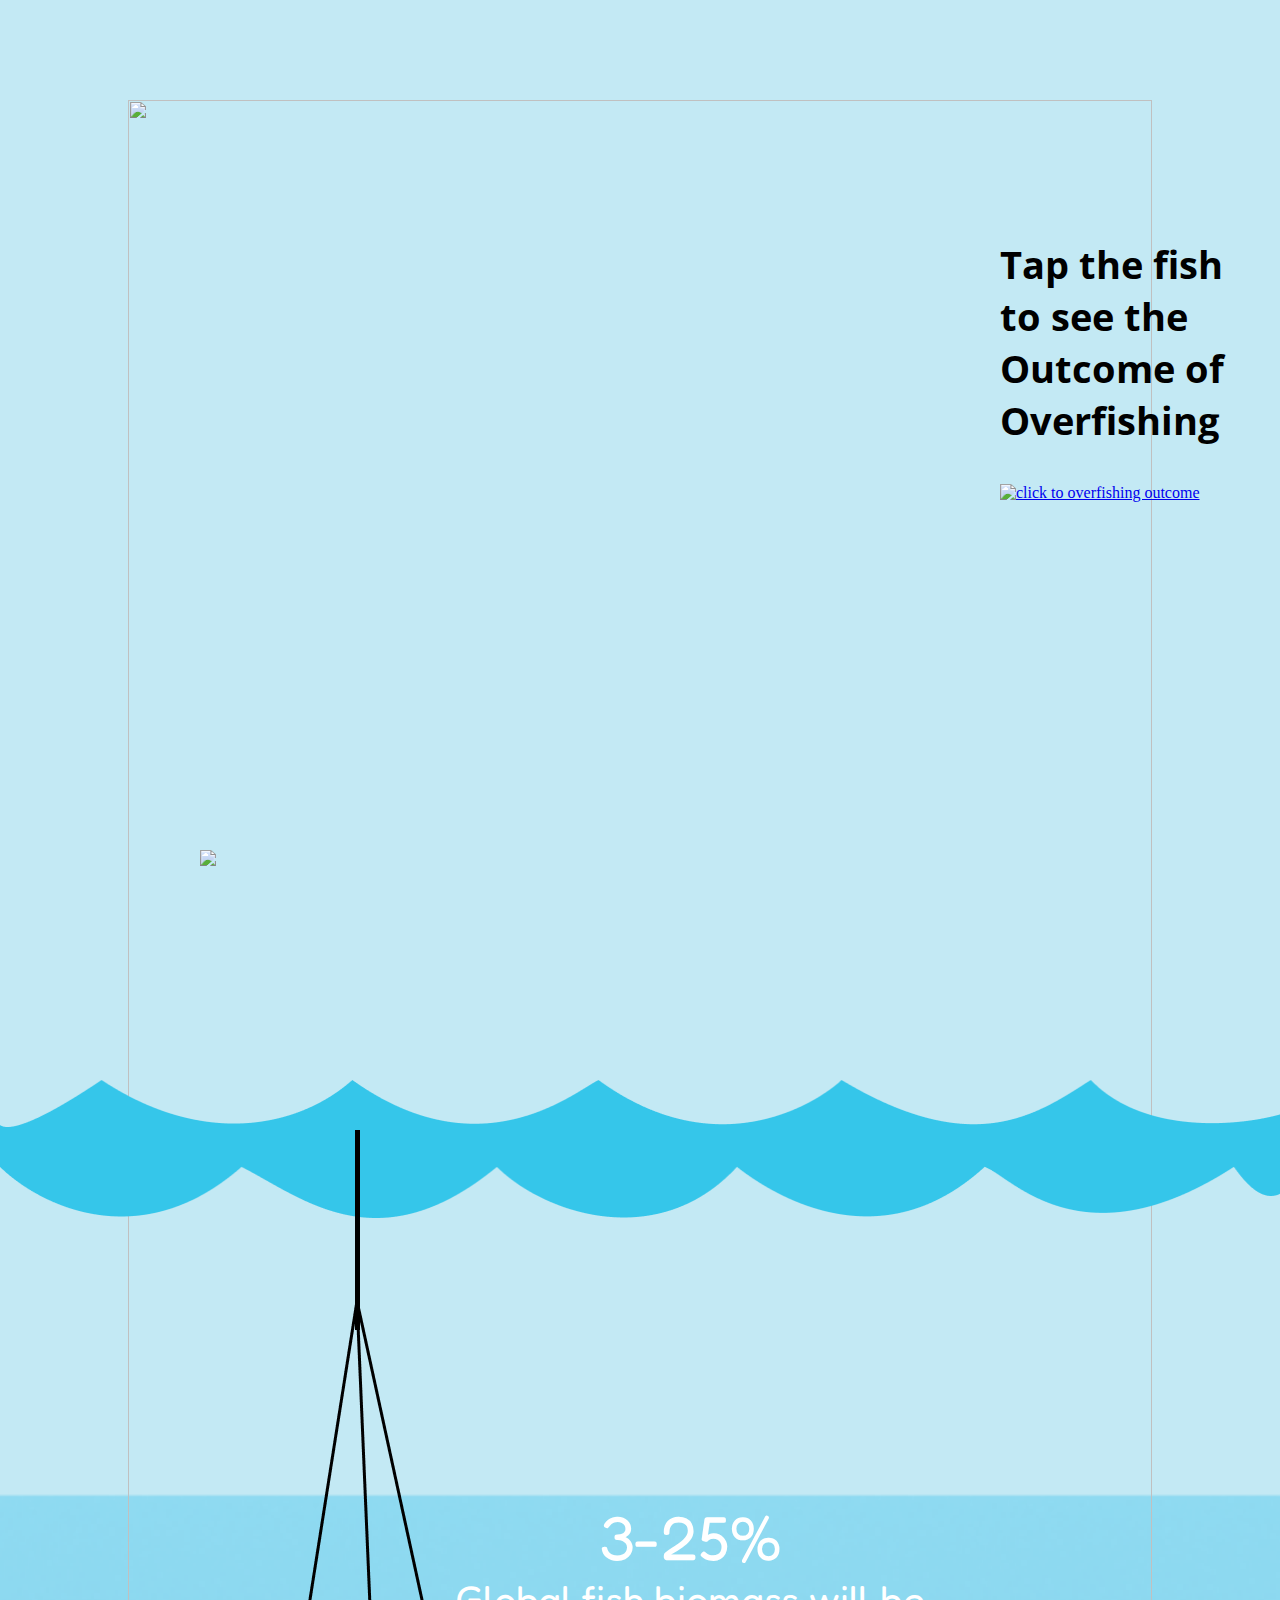
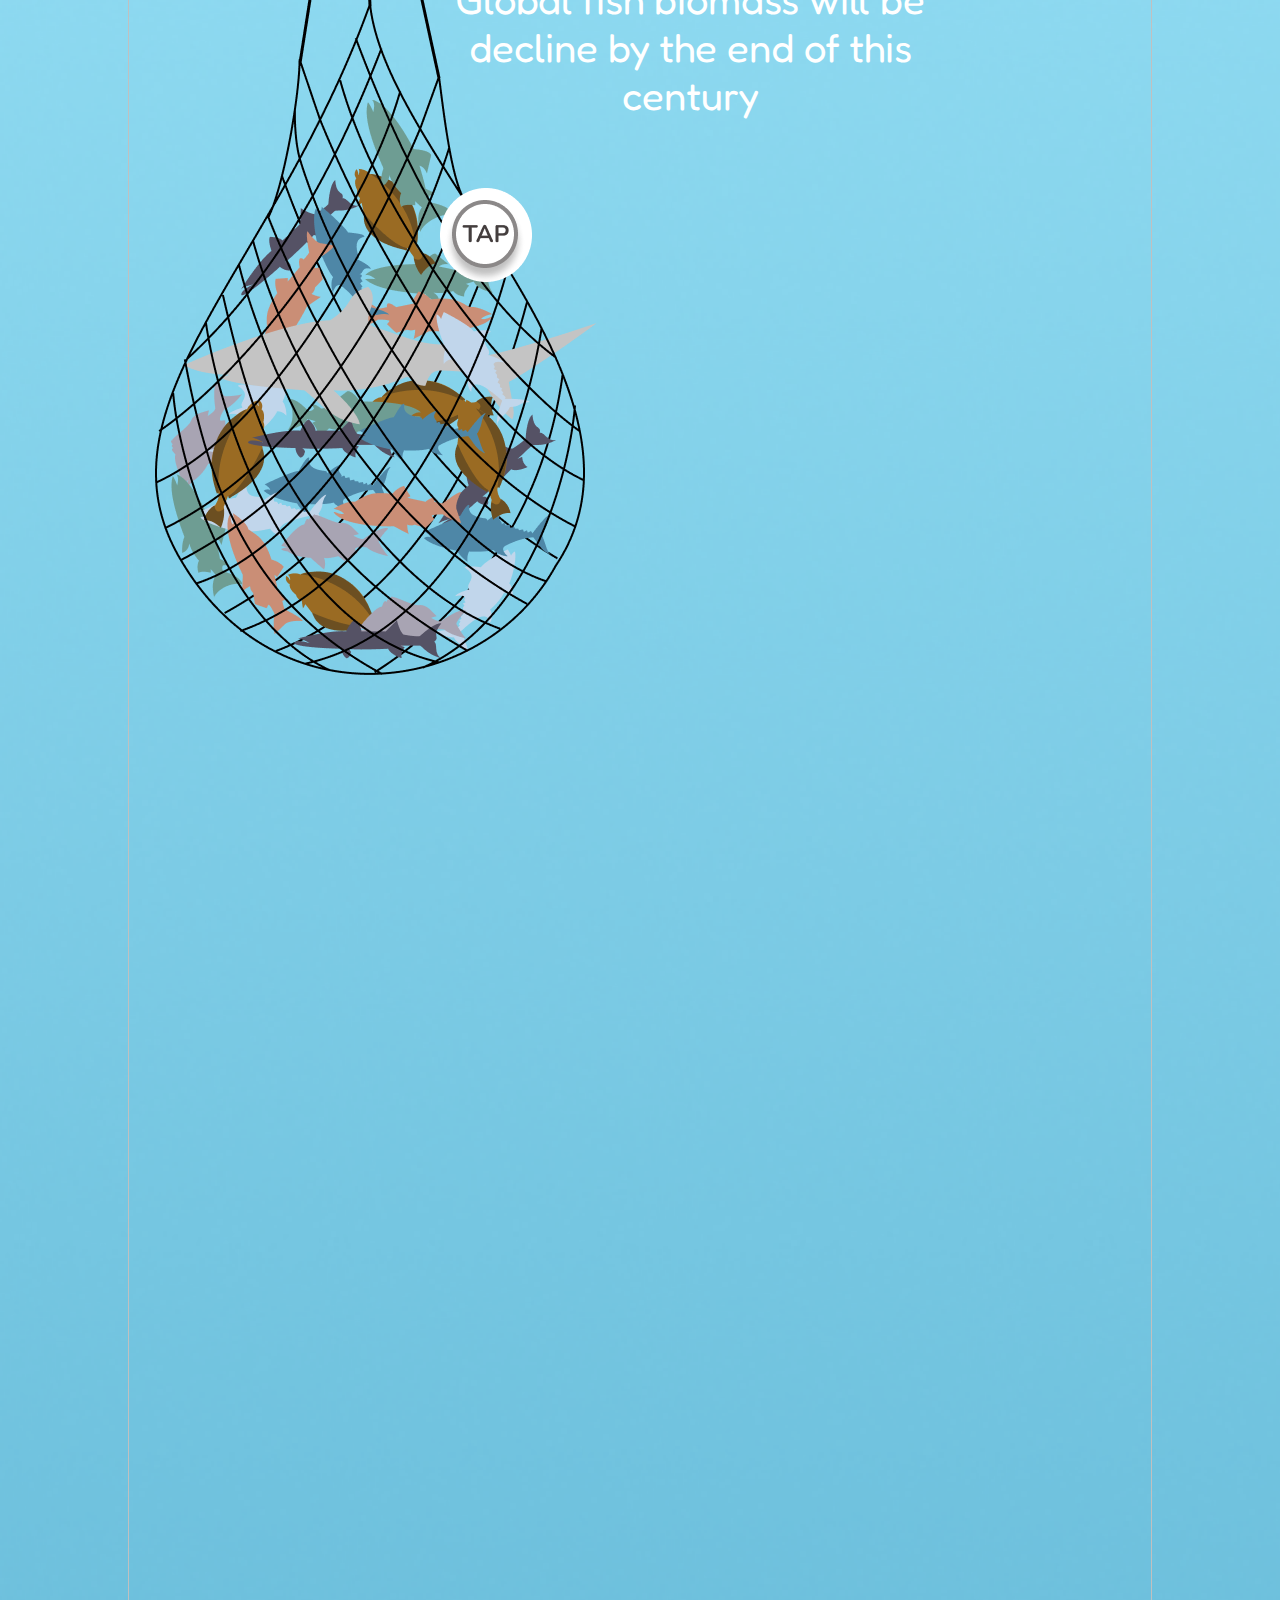
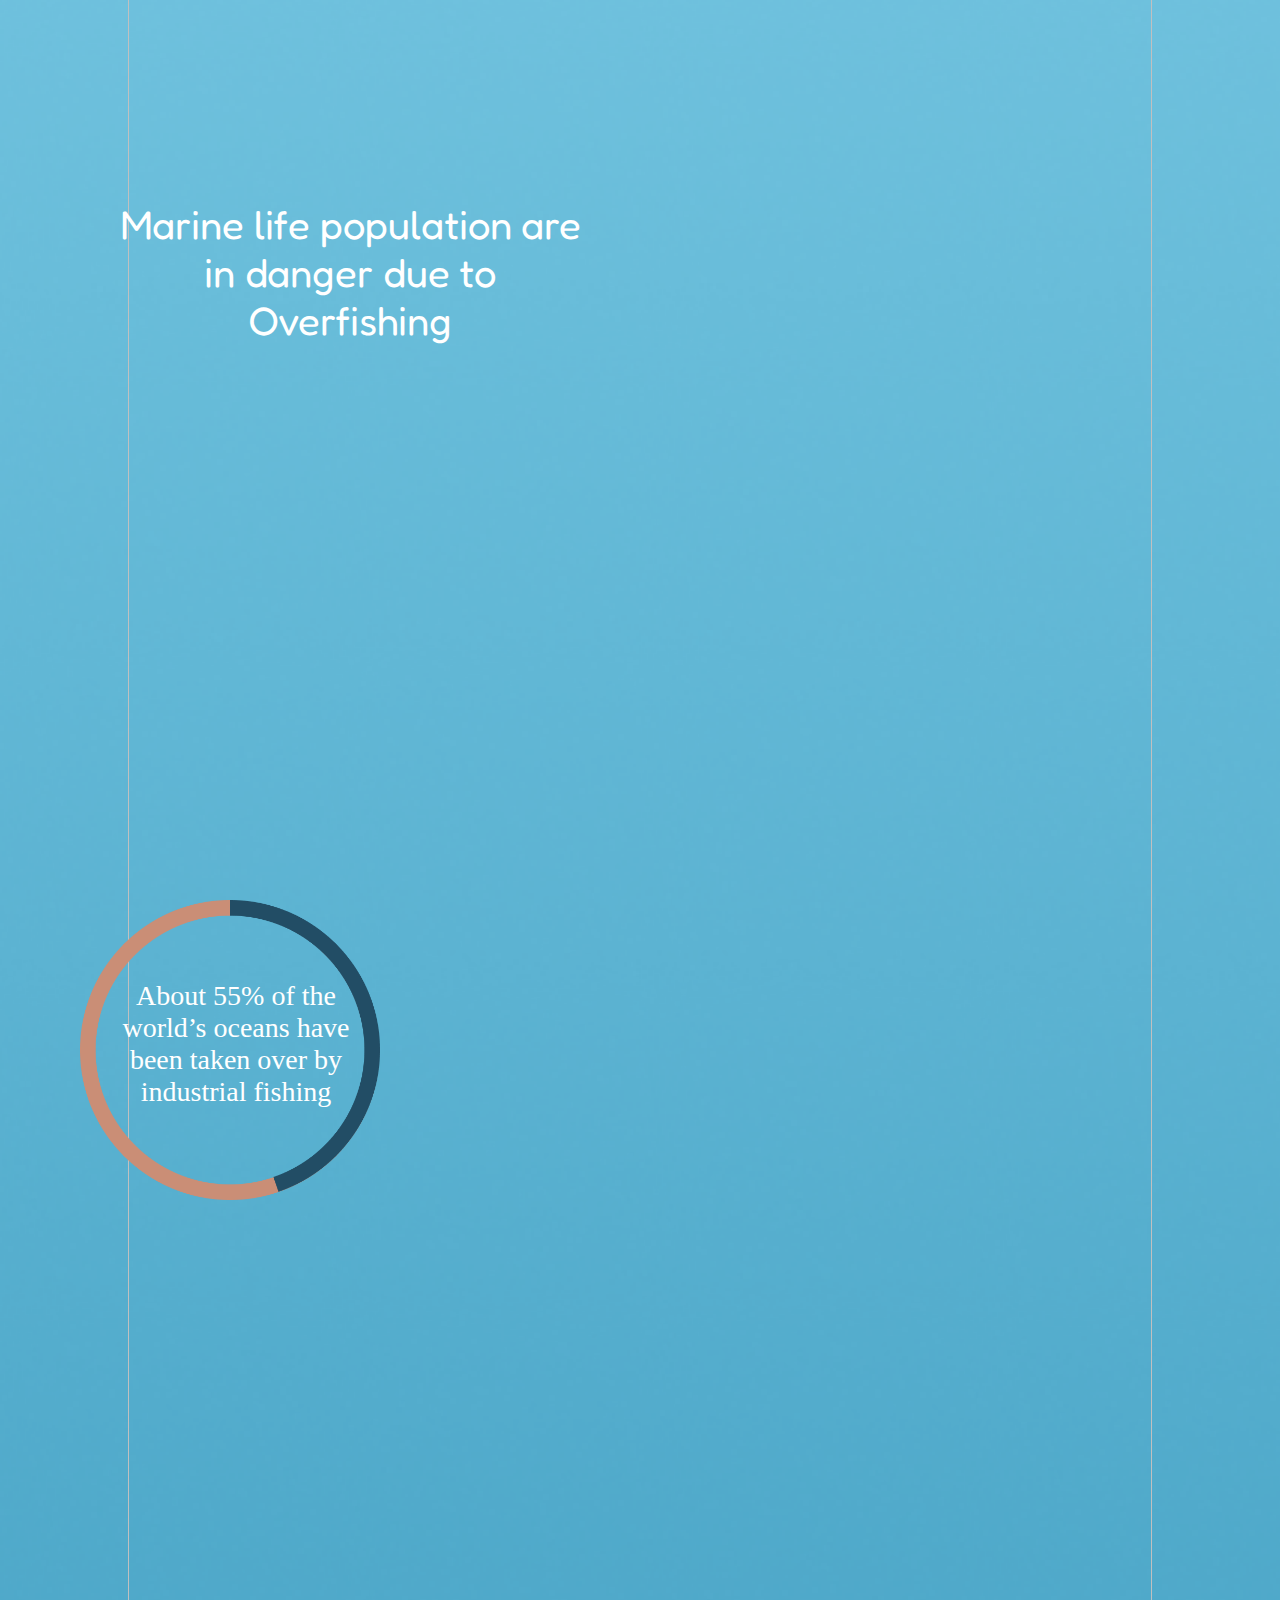
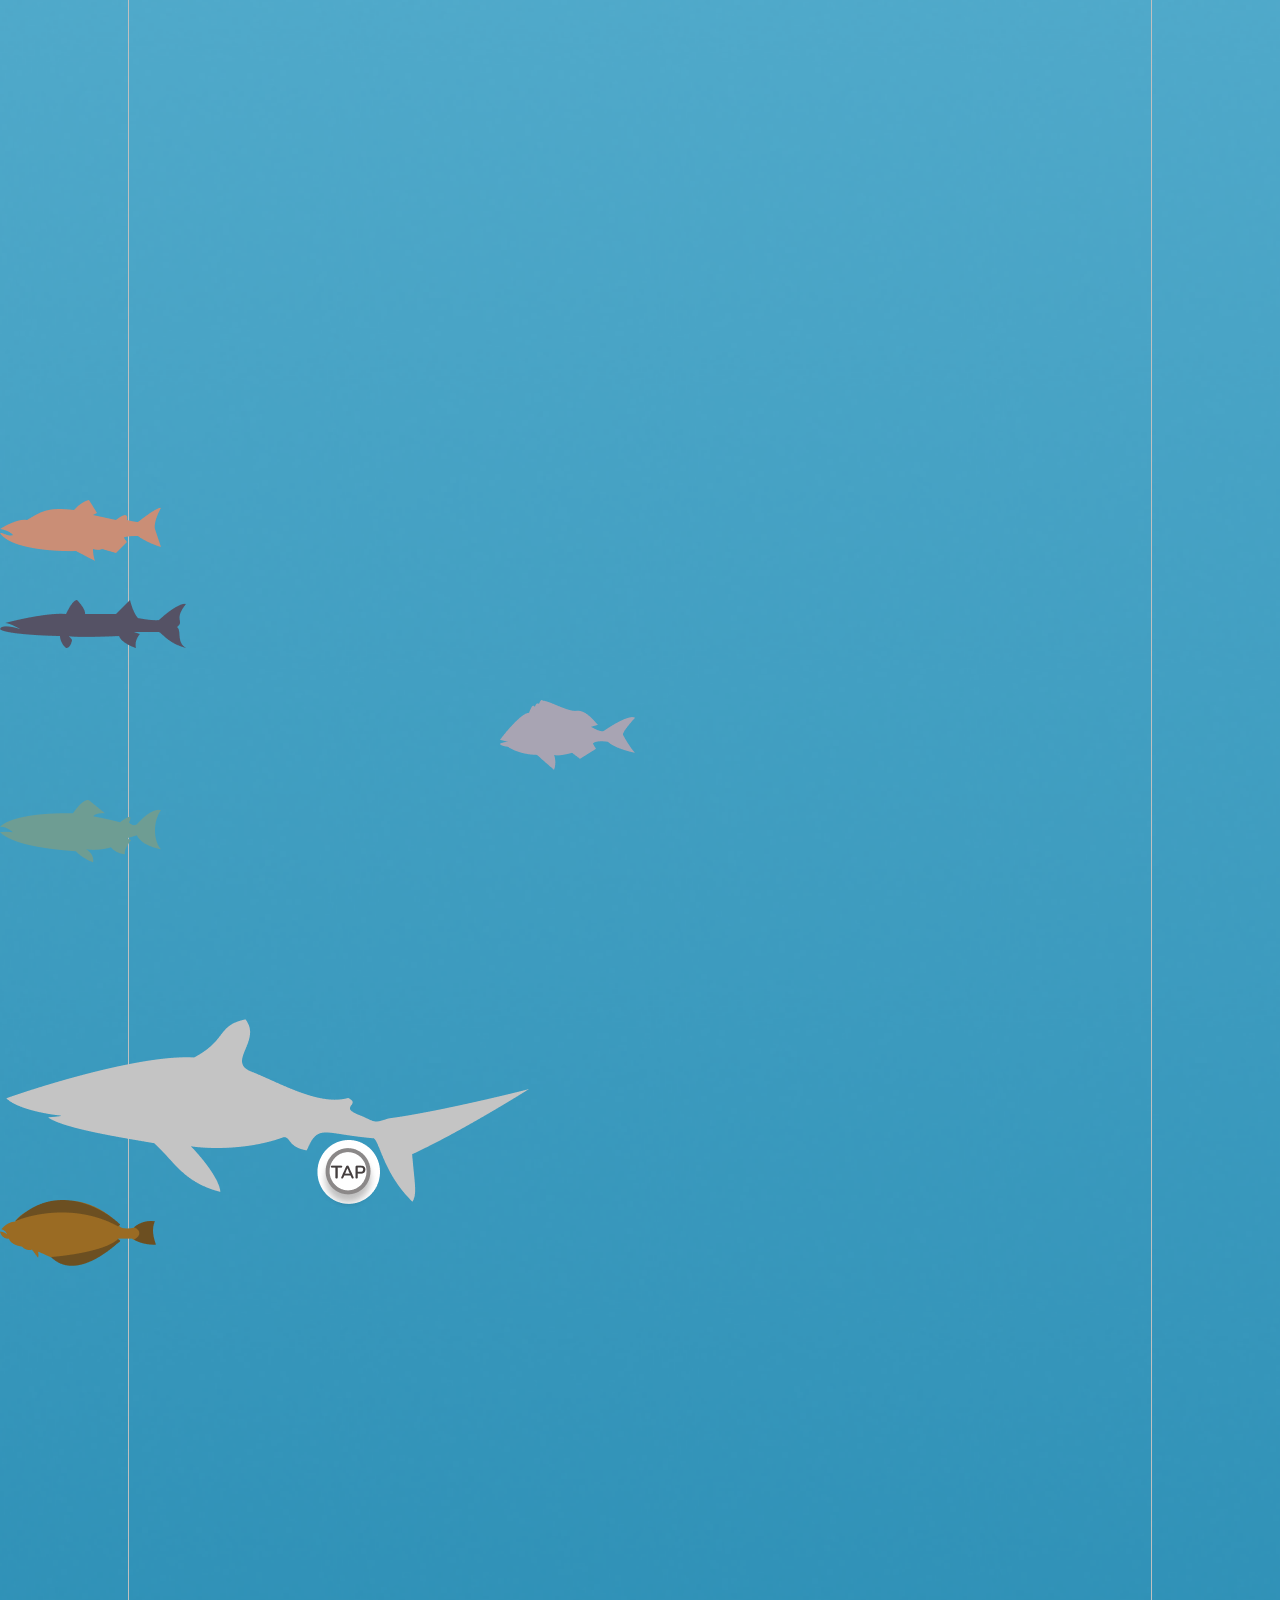
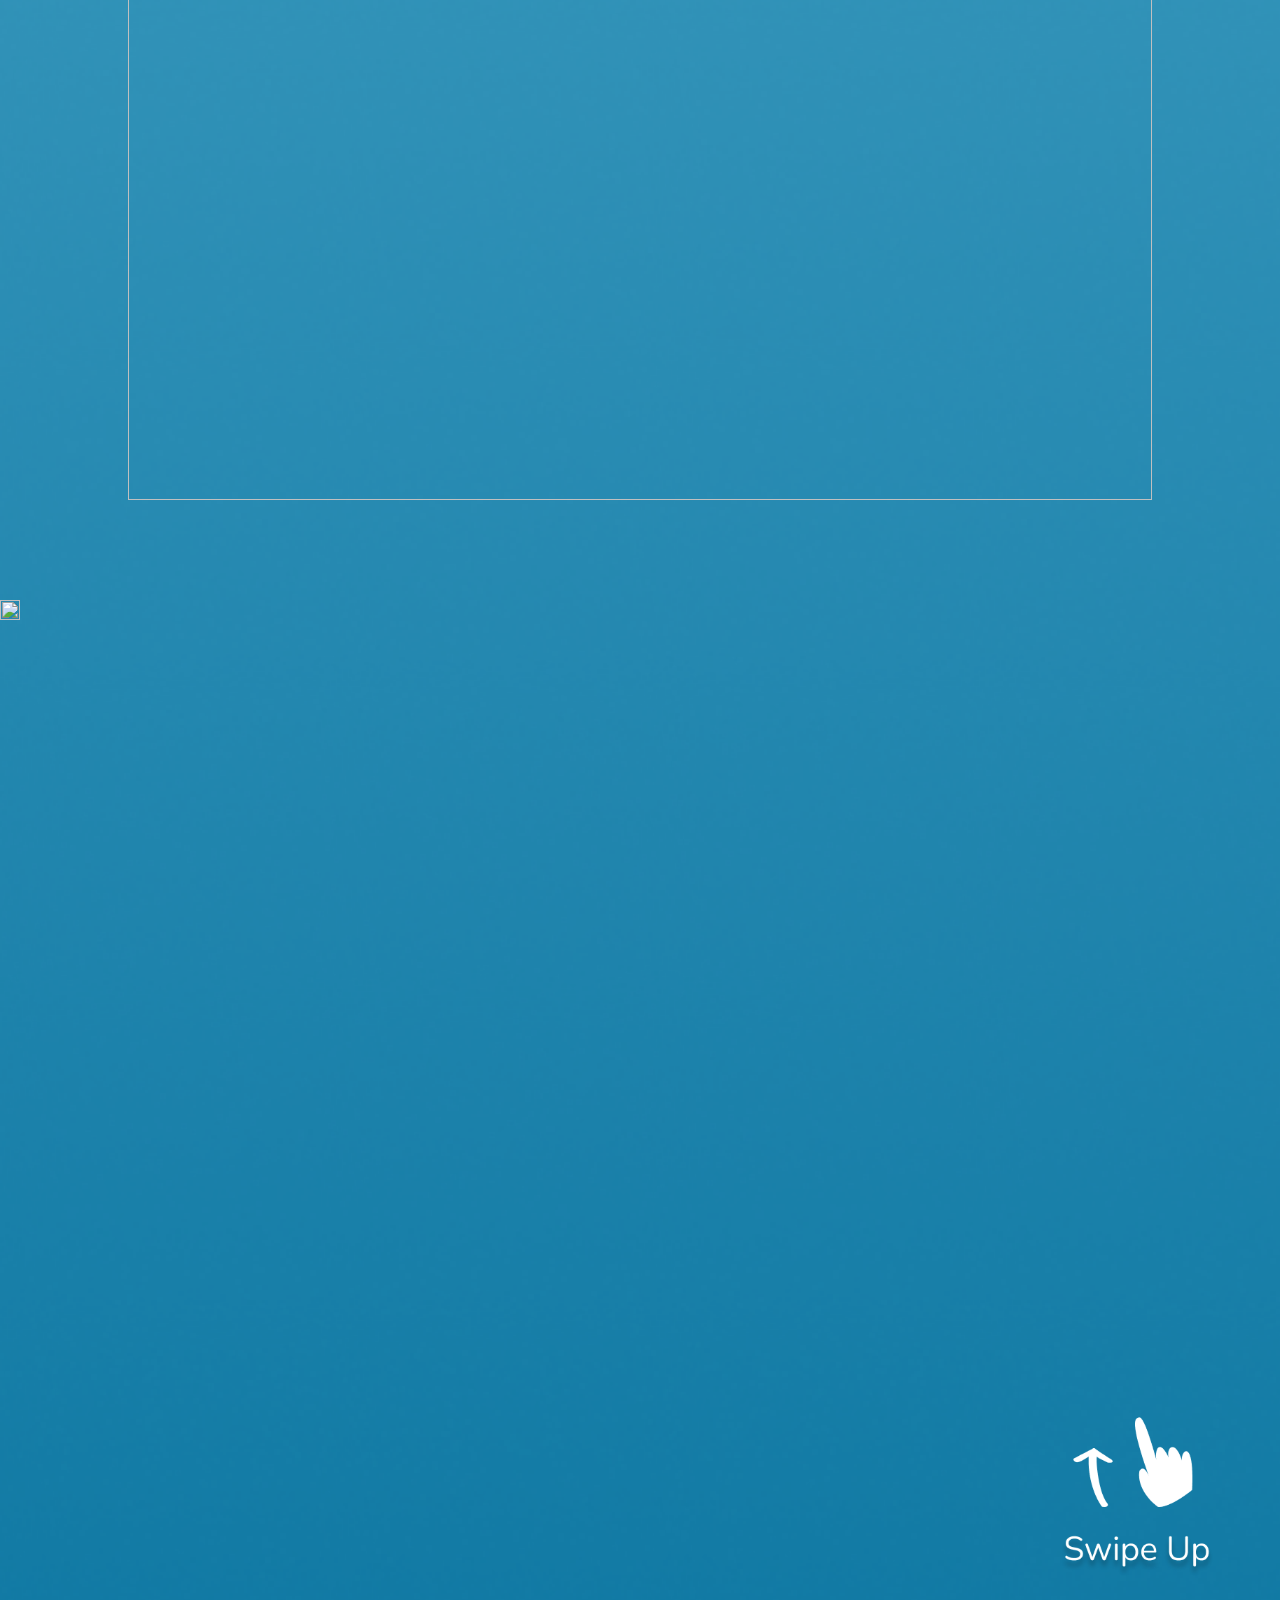
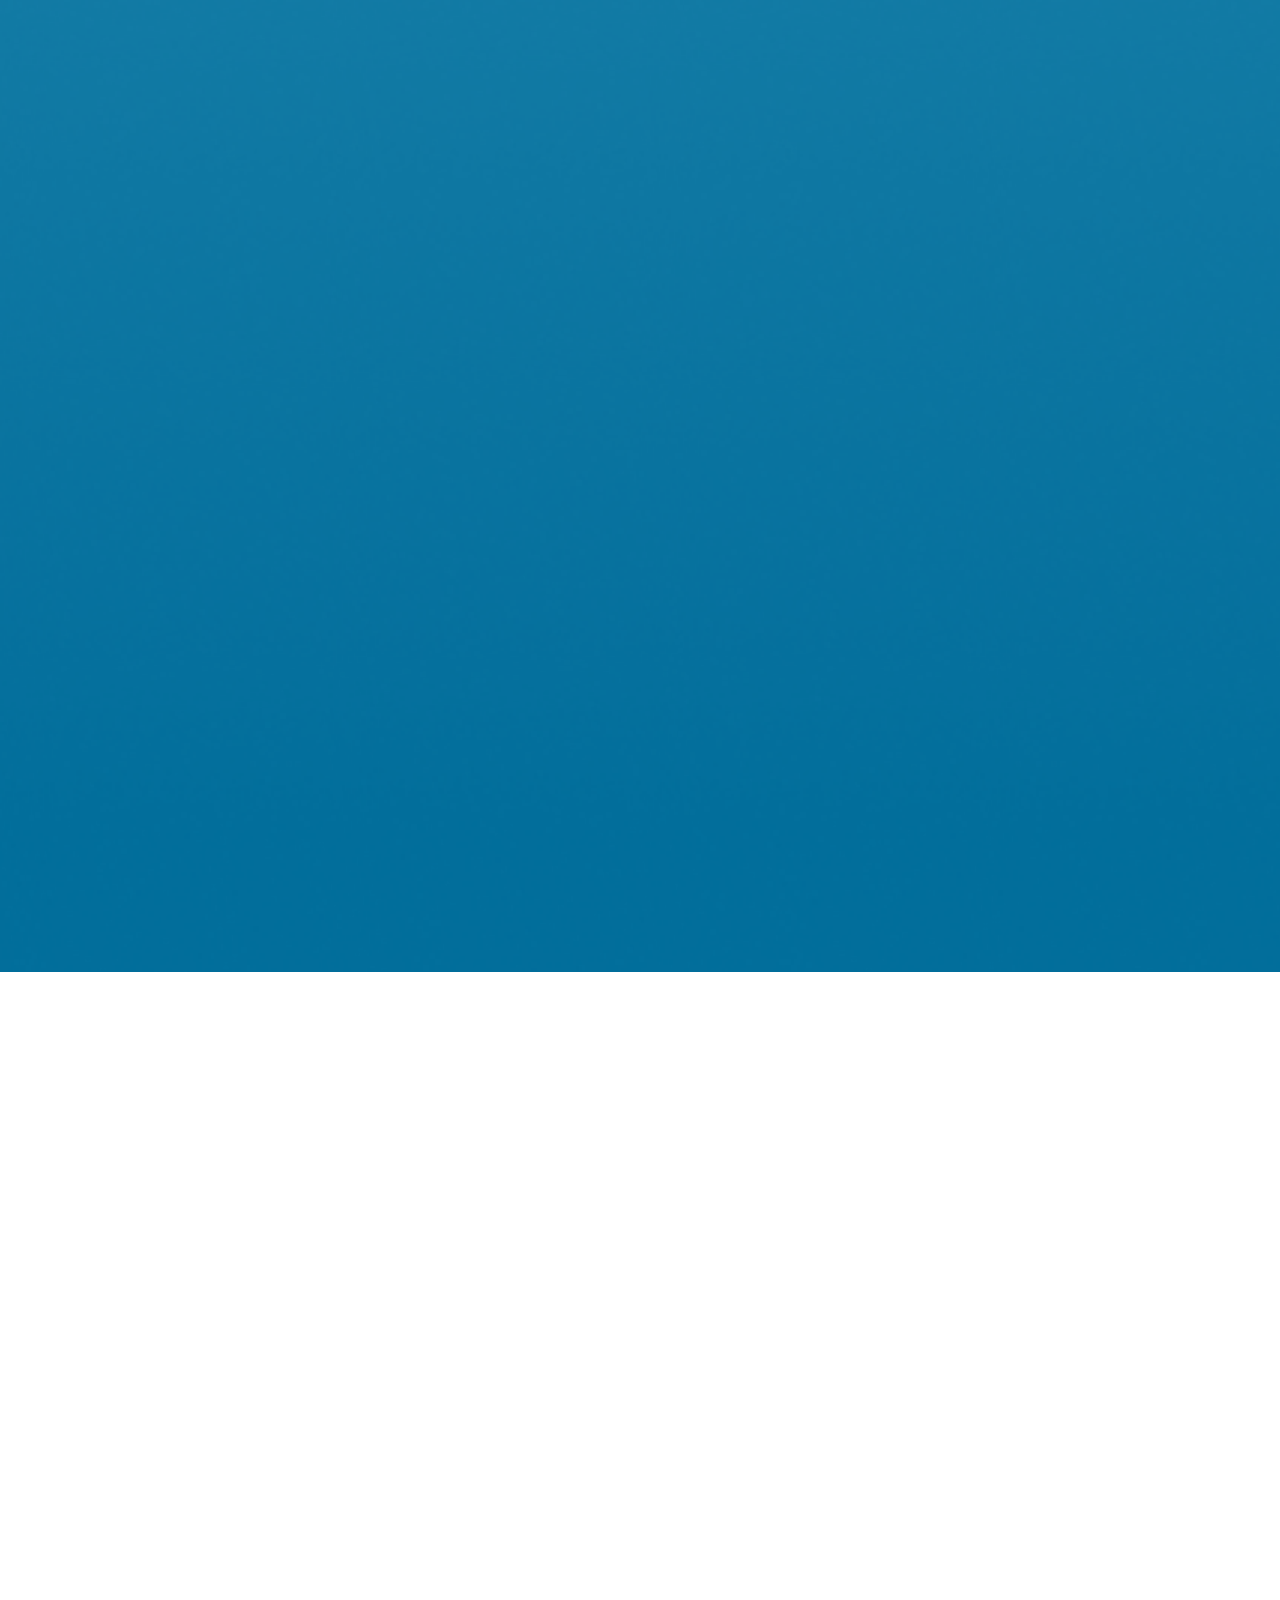
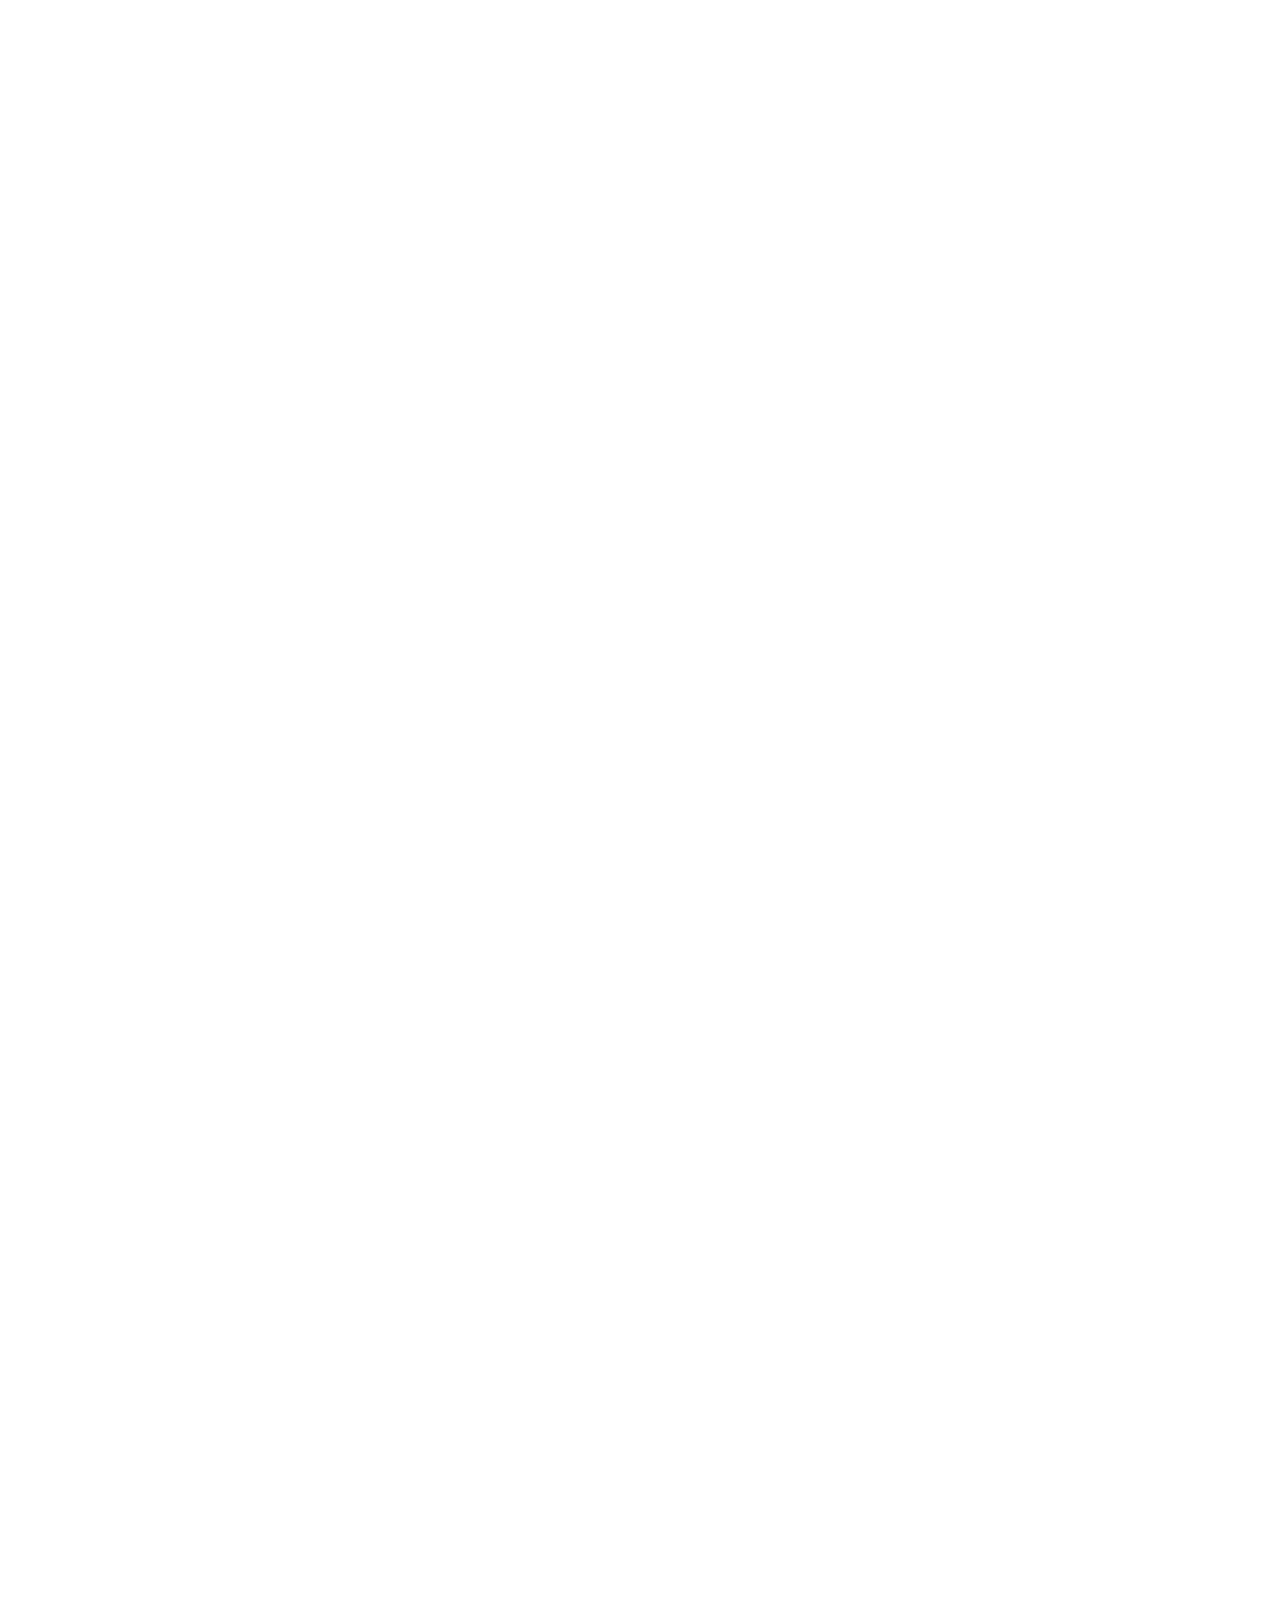
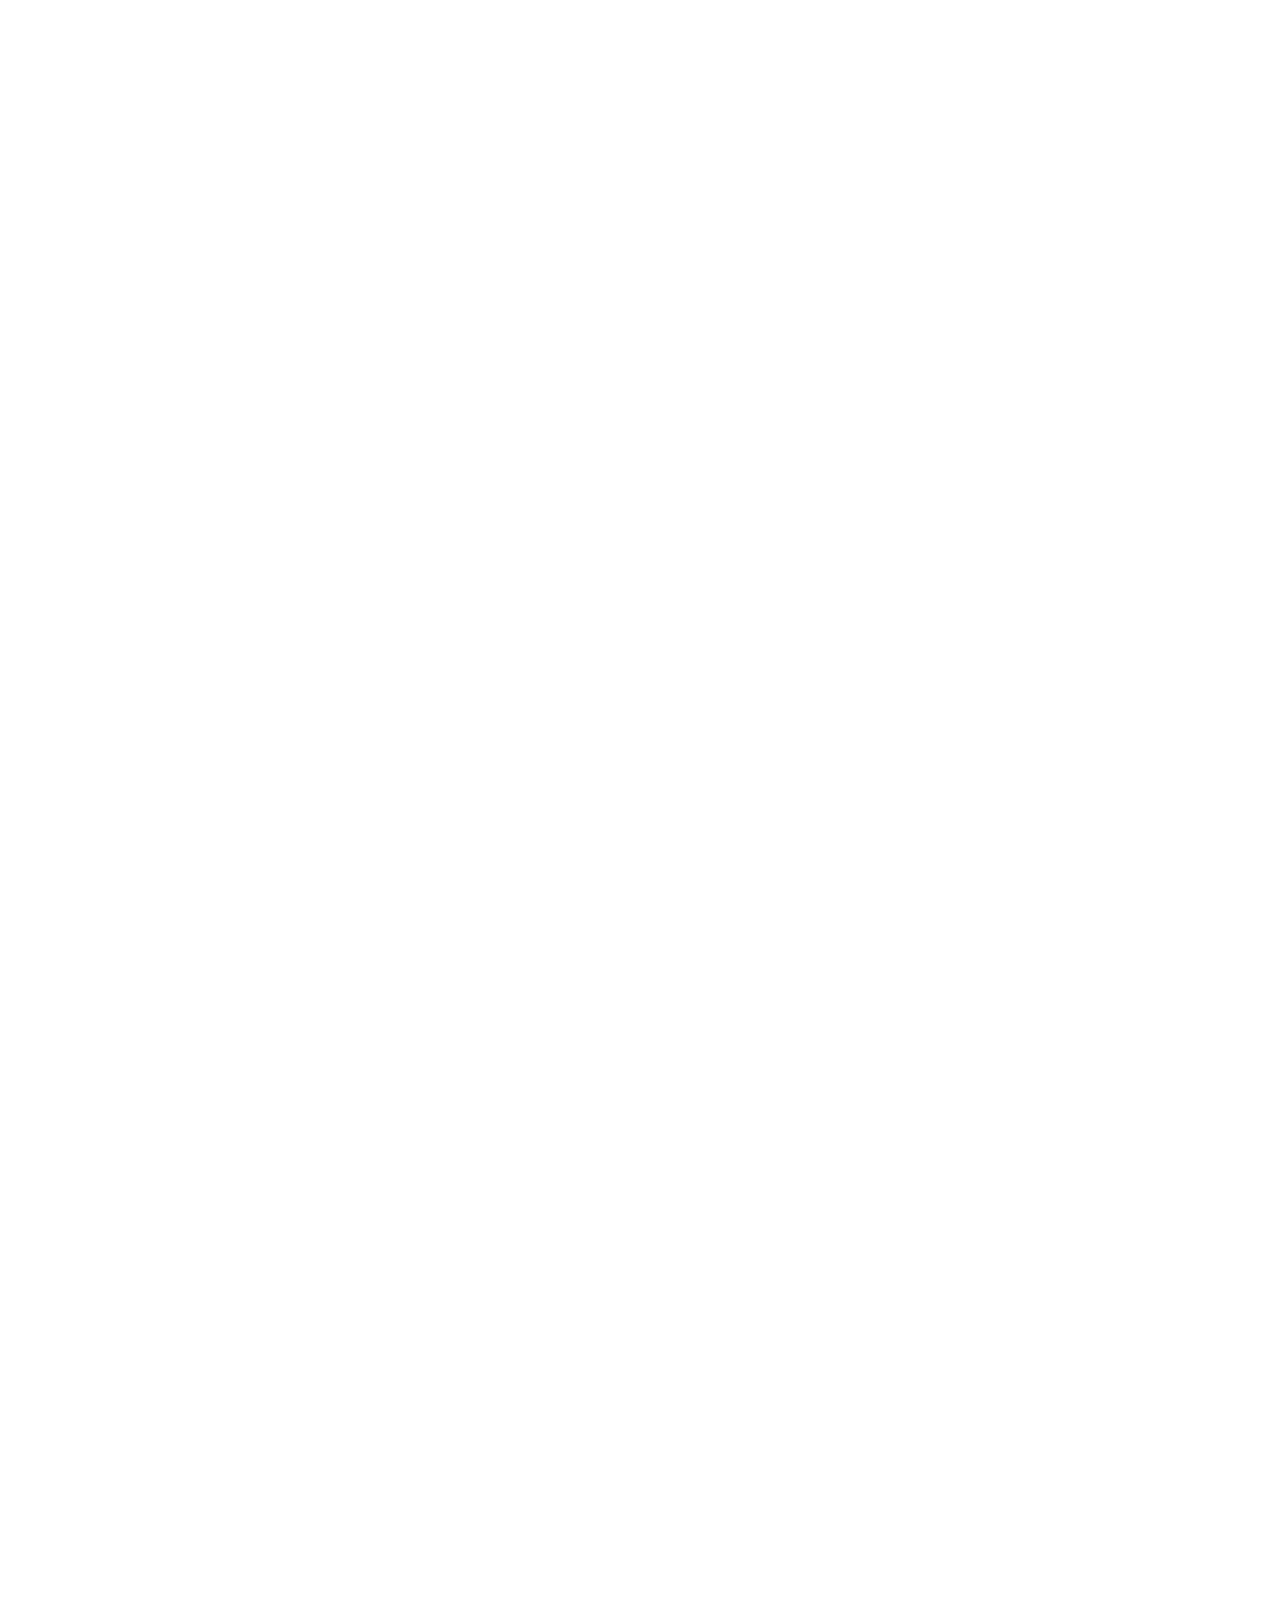
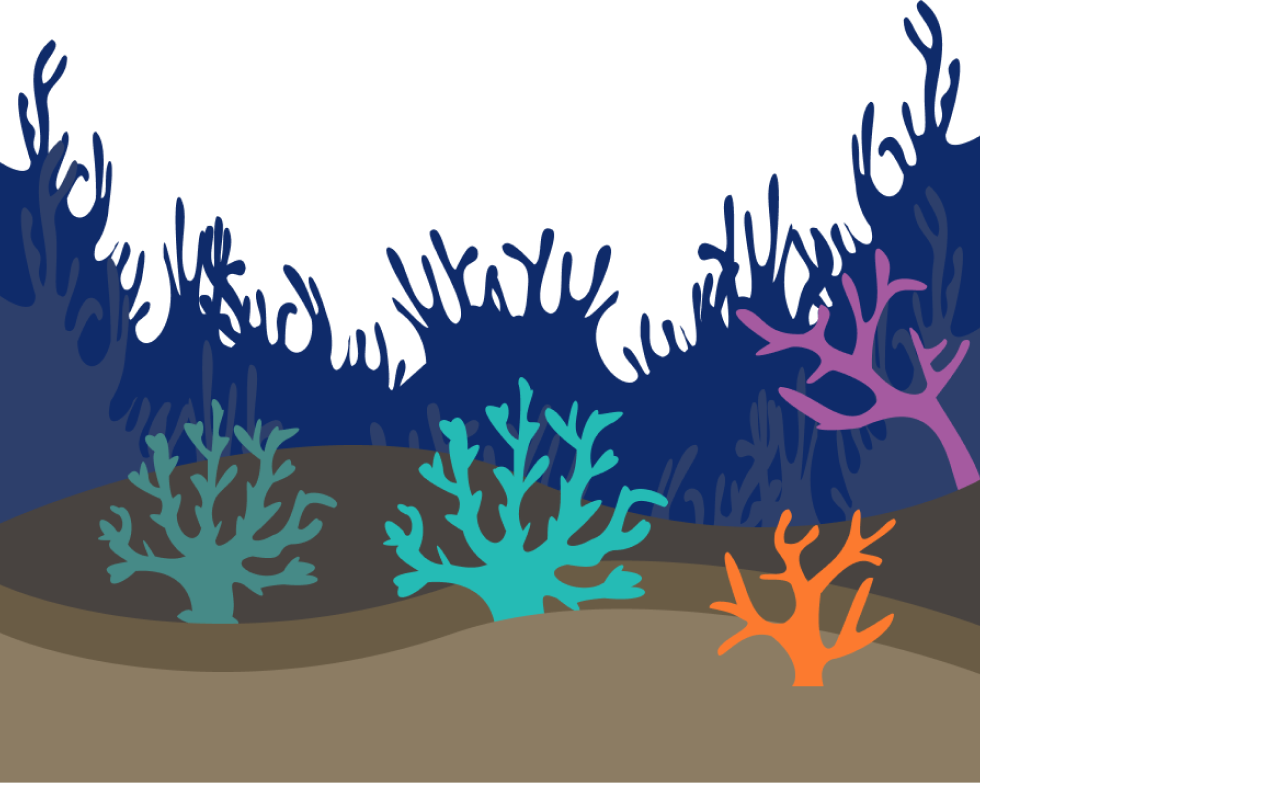
==== dcd_infographics/index.html @ 53e8b886 "Fix the text position and animation position" ====
<html>
    <head>
        <title>Overfishing Infographics</title>
        <script src="comps/banner.js"></script>
        <script src="comps/clouds.js"></script>               
        <script src="comps/boat.js"></script>
        <script src="comps/waves.js"></script>
        <script src="comps/fish.js"></script>
        <script src="comps/net.js"></script>
        <script src="comps/swipeup.js"></script>
        <script src="comps/info.js"></script>
        <script src="comps/piechart.js"></script>
        <script src="comps/destructiveFishing.js"></script>

        <link rel="preconnect" href="https://fonts.googleapis.com">
        <link rel="preconnect" href="https://fonts.gstatic.com" crossorigin>
        <link href="https://fonts.googleapis.com/css2?family=Open+Sans:wght@300&display=swap" rel="stylesheet">
        <link href="https://fonts.googleapis.com/css2?family=Fredoka&display=swap" rel="stylesheet">



        <link rel="stylesheet" href="./main.css">

</head>

<body>
    <the-body id="body"></the-body>

    <div id="fishbutton">
        <p>Tap the fish to see the Outcome of Overfishing</p>
        <a href="/newpage.html">
        <img alt="click to overfishing outcome" src="img/tapfish.png" ></a>
    </div>

    <div id="title">
        <the-banner
        img="img/Banner_process.png"
        ></the-banner>
    </div>

    <div id="clouds">
        <the-clouds
        img1="img/Cloud_01.png"
        img2="img/Cloud_02.png"
        ></the-clouds>
    </div>

    <div id="waves">
        <the-waves
        img="img/Waves.png"
        ></the-waves>
    </div>

    <div id="fishing_boat">
        <the-boat
        img="img/FishingBoat.png"
        ></the-boat>
    </div>

    <the-fish
        class="gray"
        id="gray"
        img="img/Fish_Gray.png"
    ></the-fish>
    <the-fish
        class="black"
        id="black"
        img="img/Fish_Black.png"
    ></the-fish>
    <the-fish
        class="green"
        id="green"
        img="img/Fish_Green.png"
    ></the-fish>
    <the-fish
        class="orange"
        id="orange"
        img="img/Fish_Orange.png"
    ></the-fish>
    <the-fish
        class="brown"
        id="brown"
        img="img/Fish_Brown.png"
    ></the-fish>
    <the-fish
        class="shark"
        id="shark"
        img="img/Shark.png"
    ></the-fish>
    <coral-healthy id="coral1">
        <img src="img/Coral_healthy.png" alt="coral1">
    </coral-healthy>

    <div id="net">
        <the-net
        img="img/Net.png"
        ></the-net>
    </div>

    <div id="swipeup">
        <the-swipeup
        img="img/Swipeup.png"
        ></the-swipeup>
    </div>

        
    <div id="info1">
        <the-info id="info1">
            head-text=" "
            desc-text="Marine life population are in danger due to Overfishing">
        </the-info>
    </div>

    <div id="info2">
        <the-info id="info2"
            head-text=" "
            desc-text="Marine life population are in danger due to Overfishing">
        </the-info>
    </div>

    <div id="chart">
        <the-piechart
        img="img/piechart_55.png"
        text="About 55% 
        of the world’s oceans have been taken over by industrial fishing"
        ></the-piechart>
    </div>





    
    
</body>

</html>
---- dcd_infographics/main.css ----
body {
    margin:0;
    background-image: url('img/background_clean.png');
    background-size:100%;
    background-repeat: no-repeat;
    height: 6800px;
    display: block;
}

#fishbutton {
    position: absolute;
    top:200px;
    right:40px;
    display:block;
    height:300px;
    width:240px;
}

#fishbutton > p {
    font-family: 'Open Sans', sans-serif;
    font-size:38px;
    width:238px;
    font-weight: bold;
}

#info1 {
    position:absolute;
    top:250px;
    left:220px;
}

#info2 {
    position:absolute;
    top:1200px;
    left:50px;
}

#chart {
    position:absolute;
    top:4000px;
    left:50px;
}


#coral1 {
    position: relative;
    top: 5800px;

}

the-fish {
    position: absolute;  
}

#gray {
    top: 5500px;
    left: 500px;

    
}
.gray {
    position: absolute;
    transform: none;
    animation: leftMoving 4s linear infinite;
    animation-direction: alternate;
    animation: leftToRight 40s 8s linear infinite;
    animation: uturn 5s linear infinite;
}
@keyframes leftMoving {
    0%   {left: 10px; top: 5200px;}
    50%  {left: 500px; top: 5200px;}
    100% {left: 10px; top: 5200px;}
    
}
@keyframes uturn {
        0% {
          margin-left: 30%;
          transform: none;
        }
        50% {
          margin-left: 0%;
          transform: none;
        }
        51% {
          transform: rotatey(180deg);
        }
        100% {
          margin-left: 30%;
          transform: rotatey(180deg);
        }
      }
#black {
    position: absolute;
    transform: none;
    animation: rightMoving 2s linear infinite;
    animation-direction: alternate;
    animation: moveLeftTurn2 3s linear infinite;
    top: 5400px;
}


#green {

    position: absolute;
    transform: none;
    animation: rightMoving1 5s linear infinite;
    animation-direction: alternate;
    animation: moveLeftTurn2 6s linear infinite;
    top: 5600px;
}

#orange {
    position: absolute;
    transform: none;
    animation: rightMoving2 3s linear infinite;
    animation-direction: alternate;
    animation: moveLeftTurn2 7s linear infinite;
    top: 5300px;
}

#brown {
    position: absolute;
    transform: none;
    animation: leftMoving2  3s linear infinite;
    animation-direction: alternate;
    animation: moveLeftTurn2 4s linear infinite;
    top: 6000px;
}
@keyframes moveLeftTurn2 {
    0%{
        transform: translate(0,0) rotateY(180deg);
    }
    50% {
        transform: translate(700px,0) rotateY(180deg);
    }
    51% {
        transform: translate(700px,0) rotateY(0deg);
    }
    100% {
        transform: translate(0,0) rotateY(0deg);
    }
  }

#shark {
    position: absolute;
    animation-direction: alternate;
    animation: moveLeftTurn 5s linear infinite;
    top: 5800px;

    
}
/* @keyframes leftMoving1 {
    0%   {left: 10px; top: 5800px;}
    50%  {left: 450px; top: 5800px;}
    100% {left: 10px; top: 5800px;}
} */
@keyframes moveLeftTurn {
    0%{
        transform: translate(0,0) rotateY(180deg);
    }
    50% {
        transform: translate(400px,0) rotateY(180deg);
    }
    51% {
        transform: translate(400px,0) rotateY(0deg);
    }
    100% {
        transform: translate(0,0) rotateY(0deg);
    }
  }
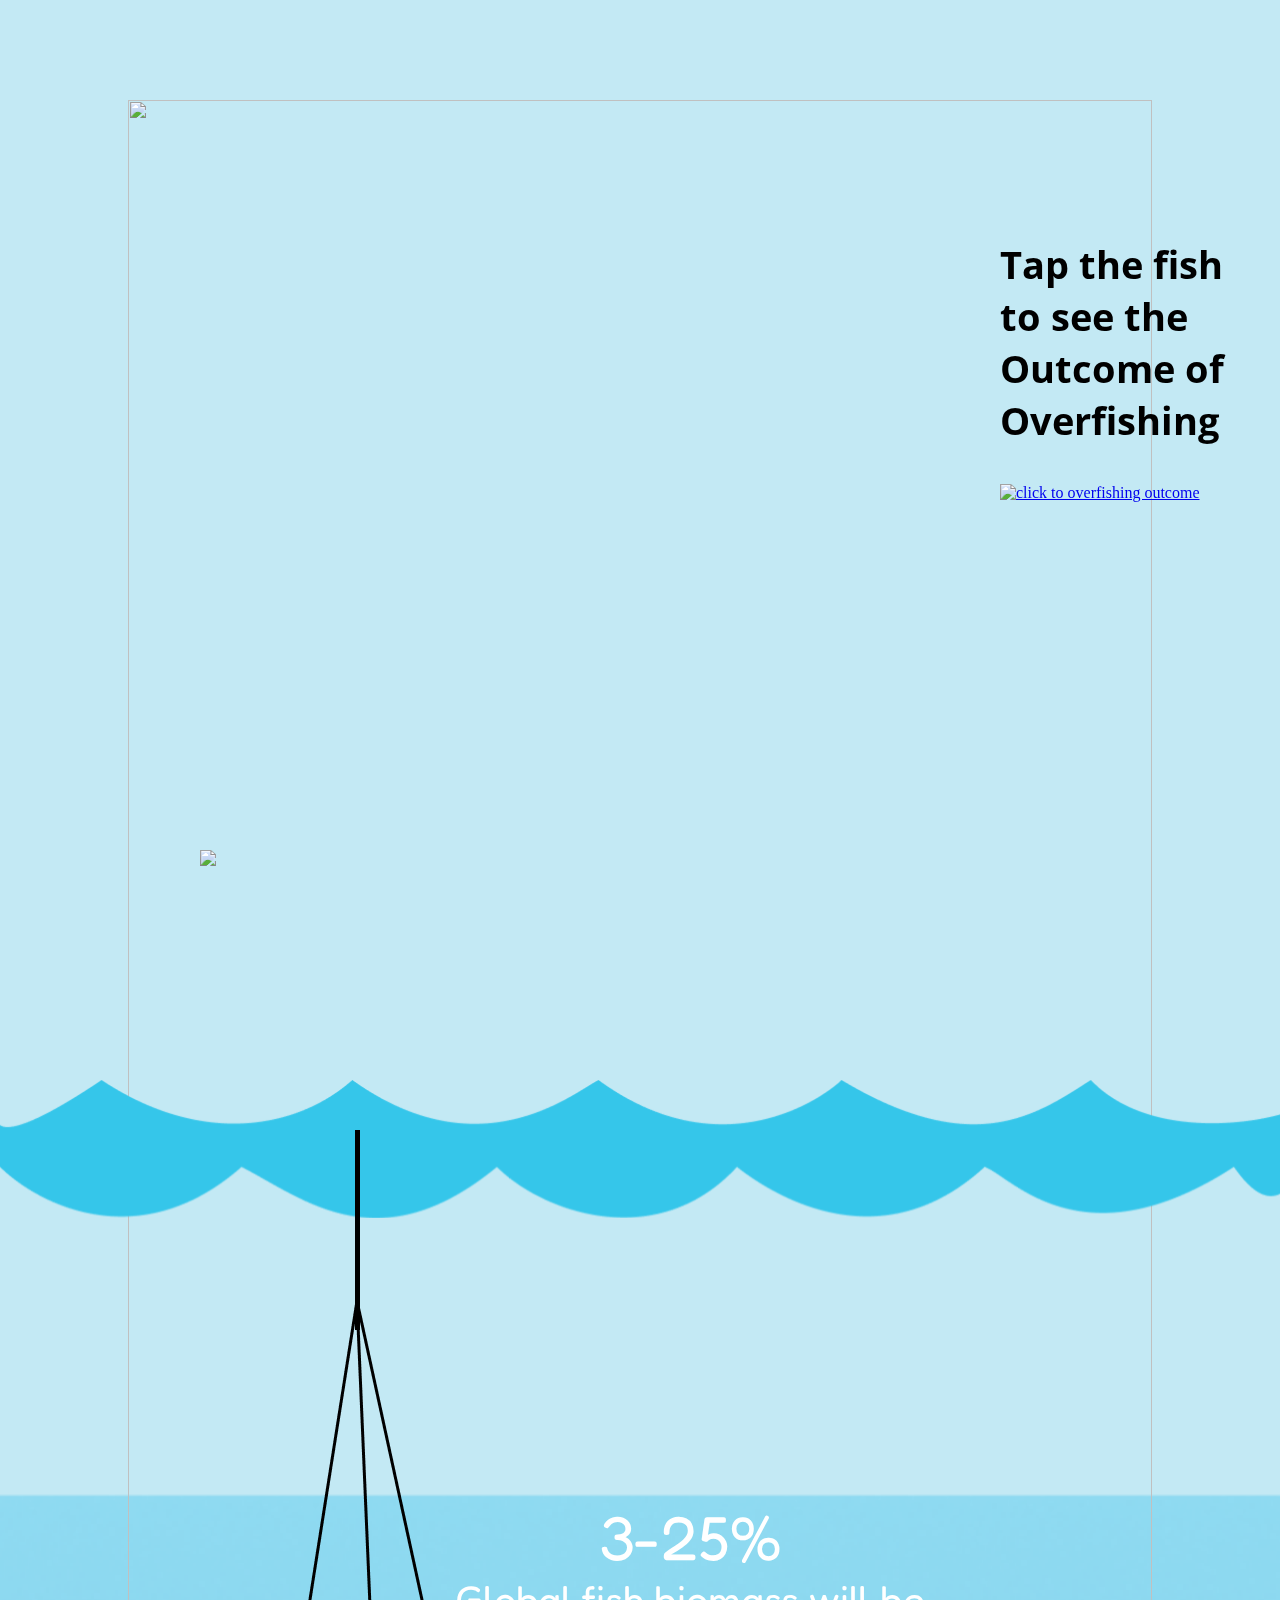
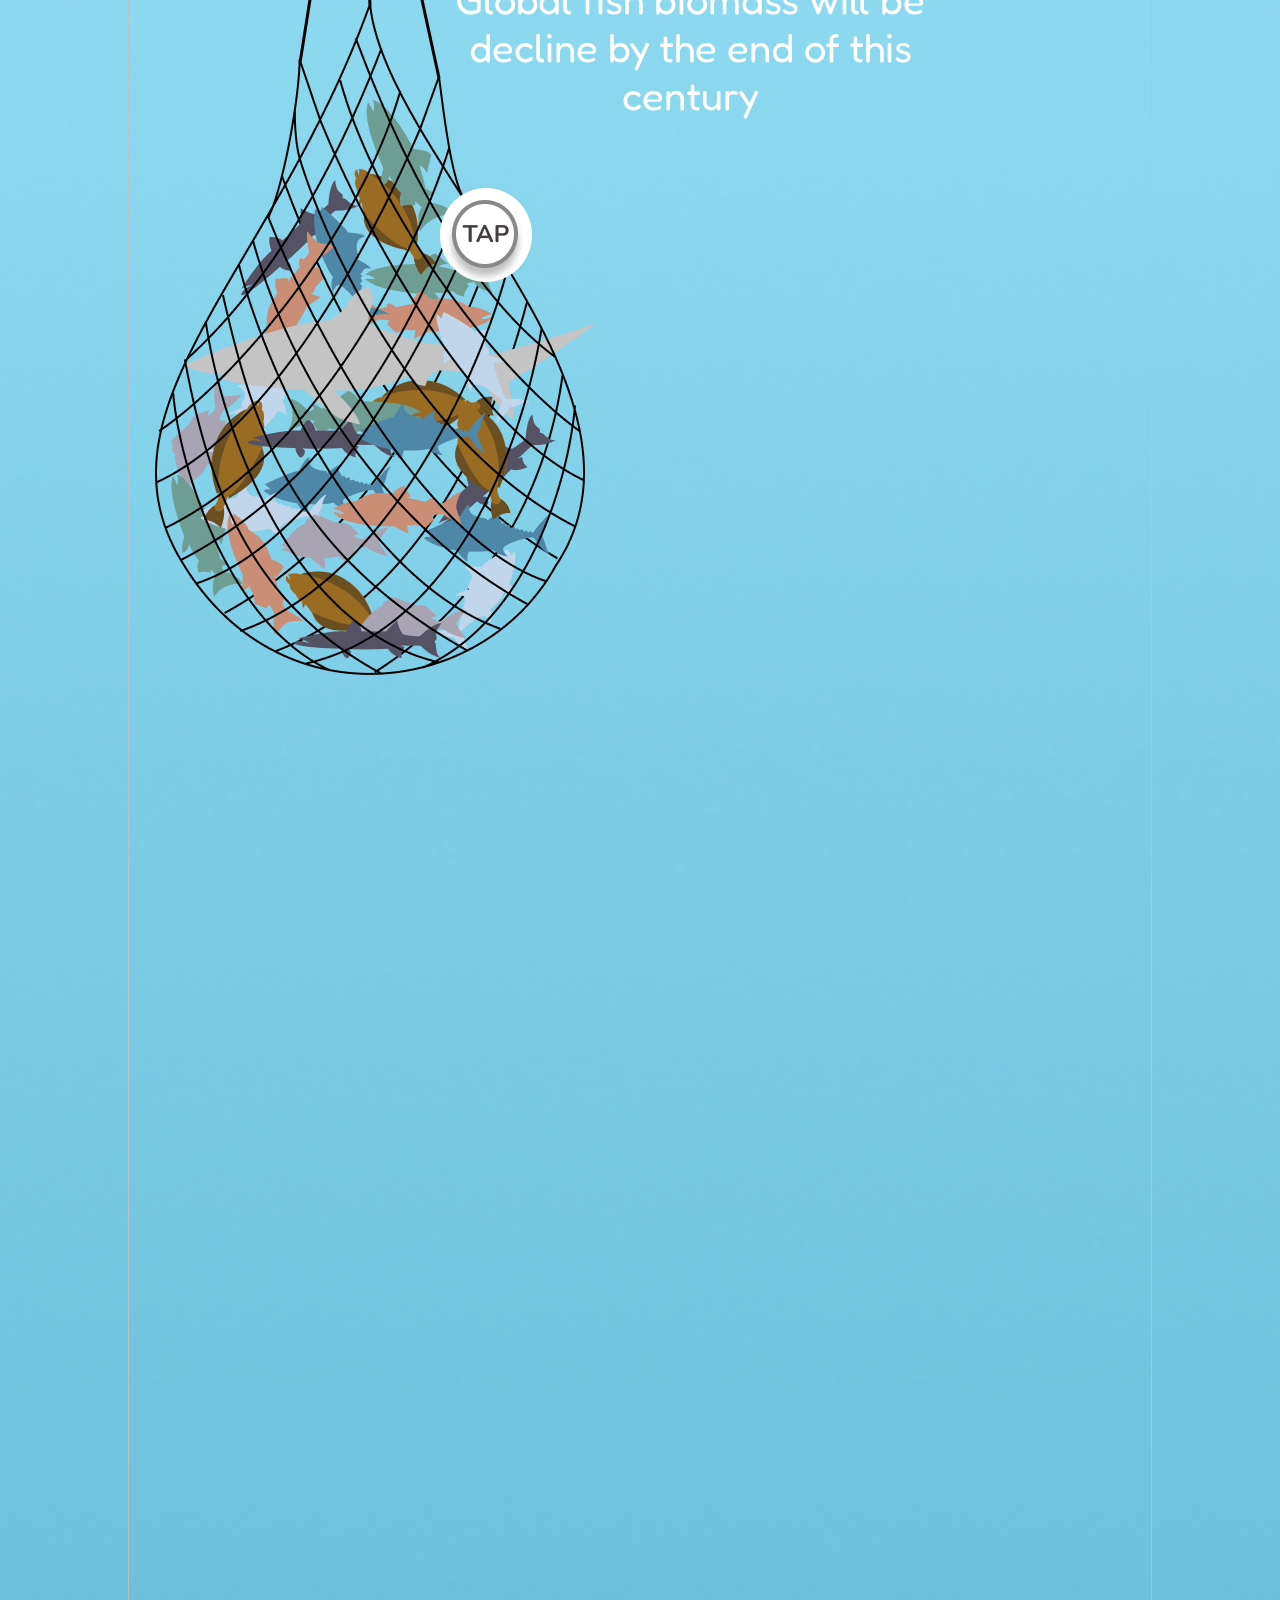
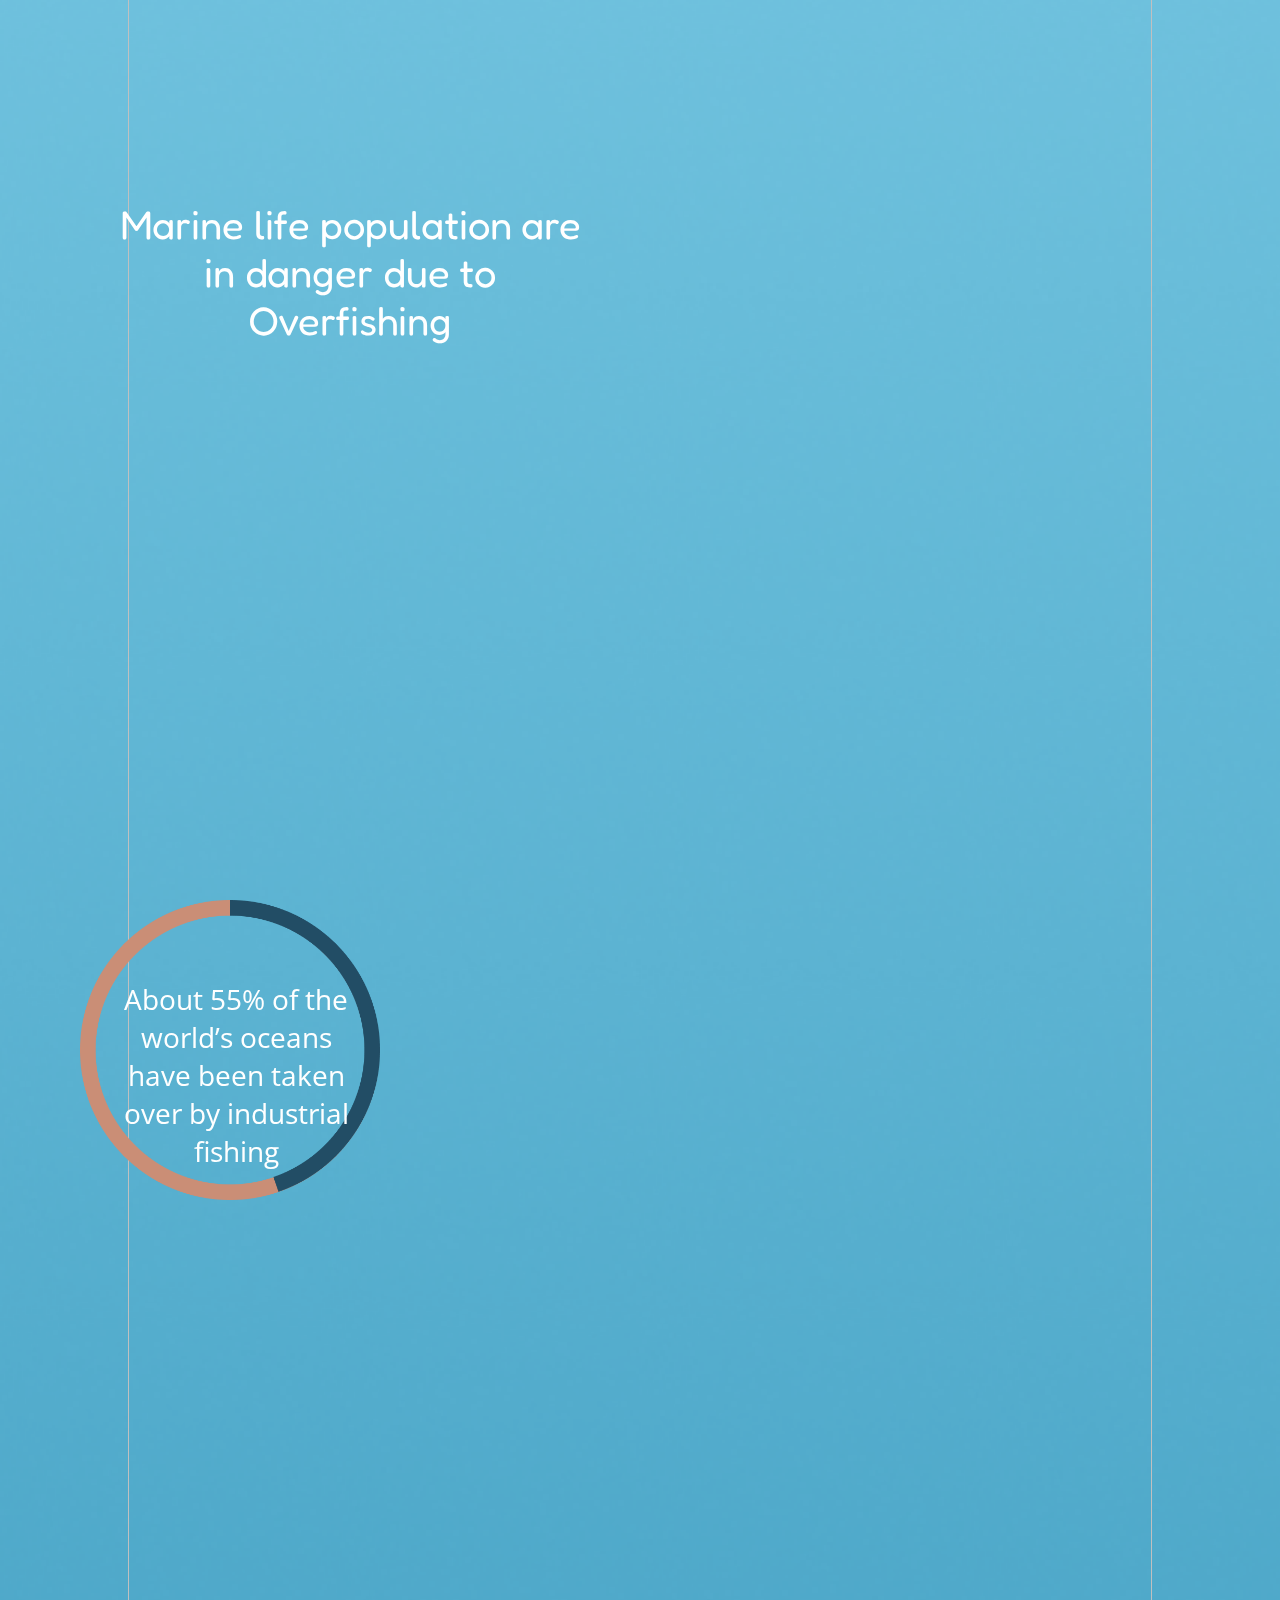
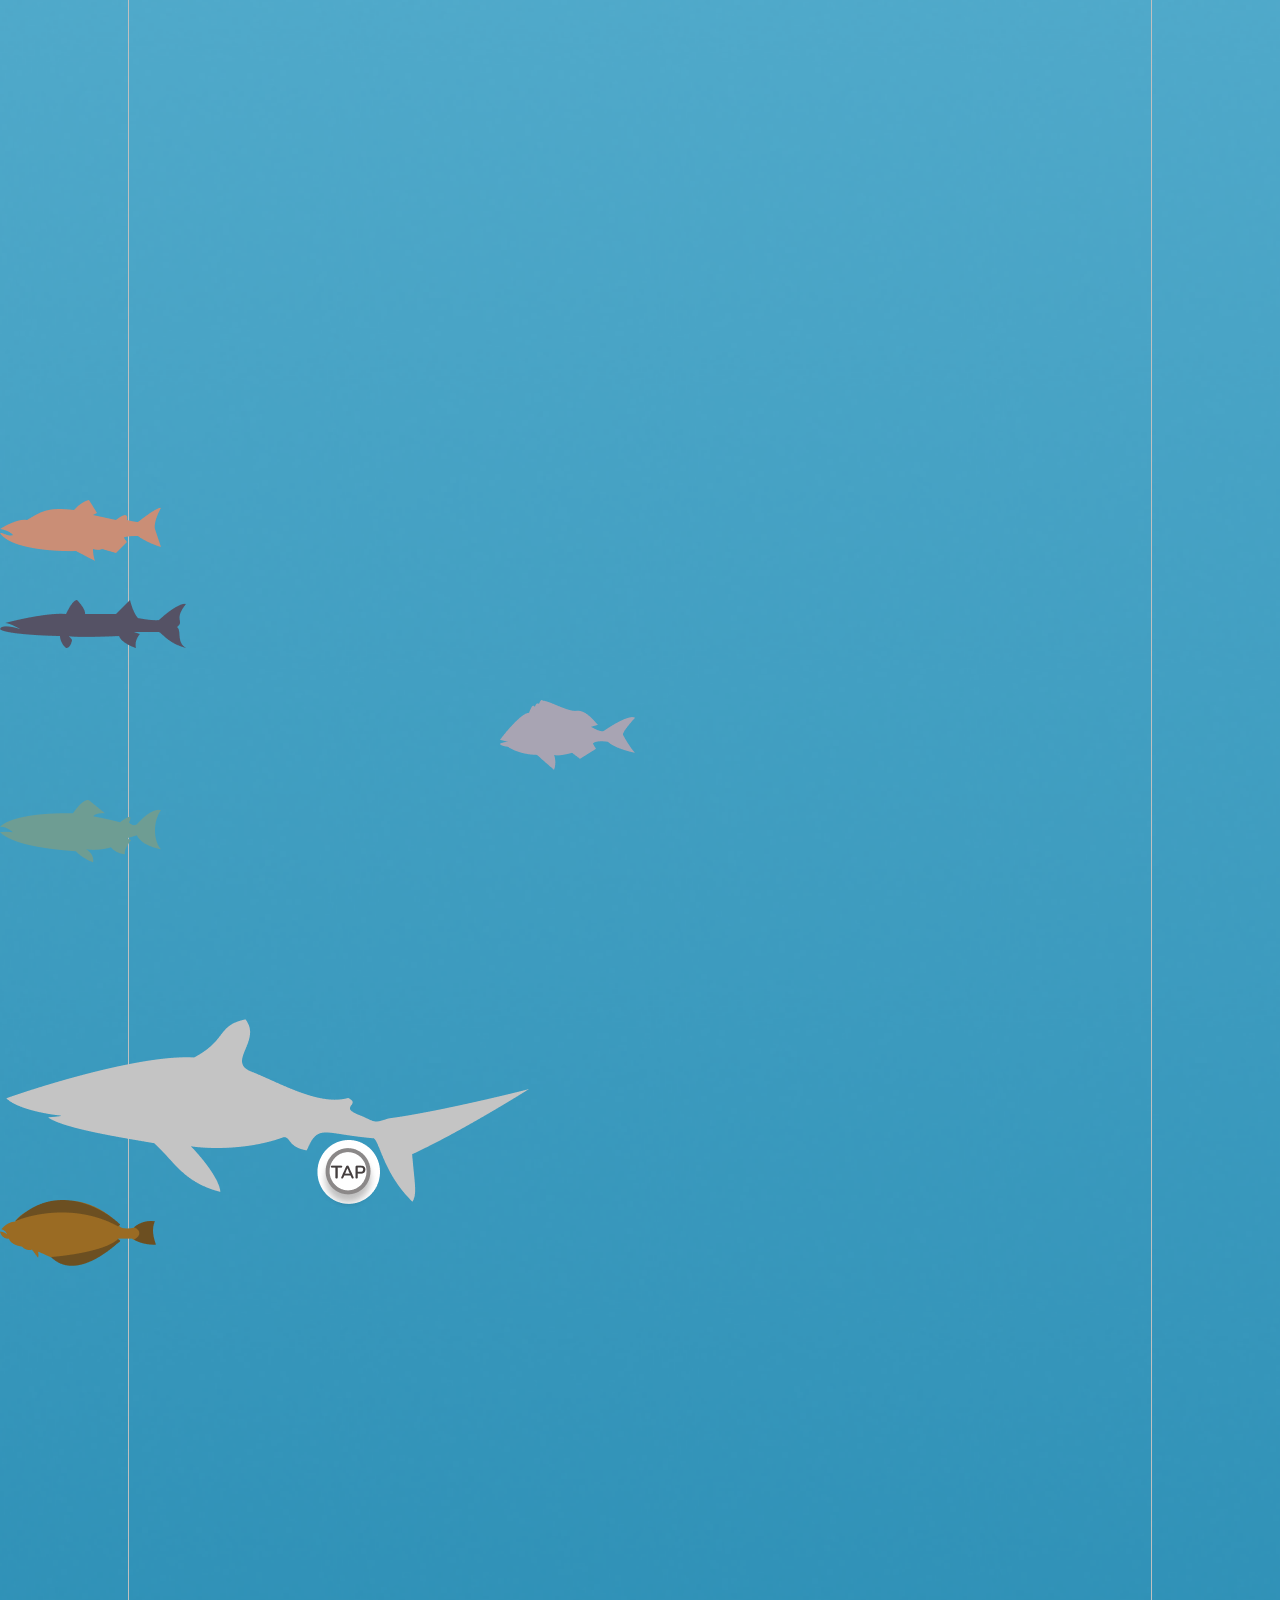
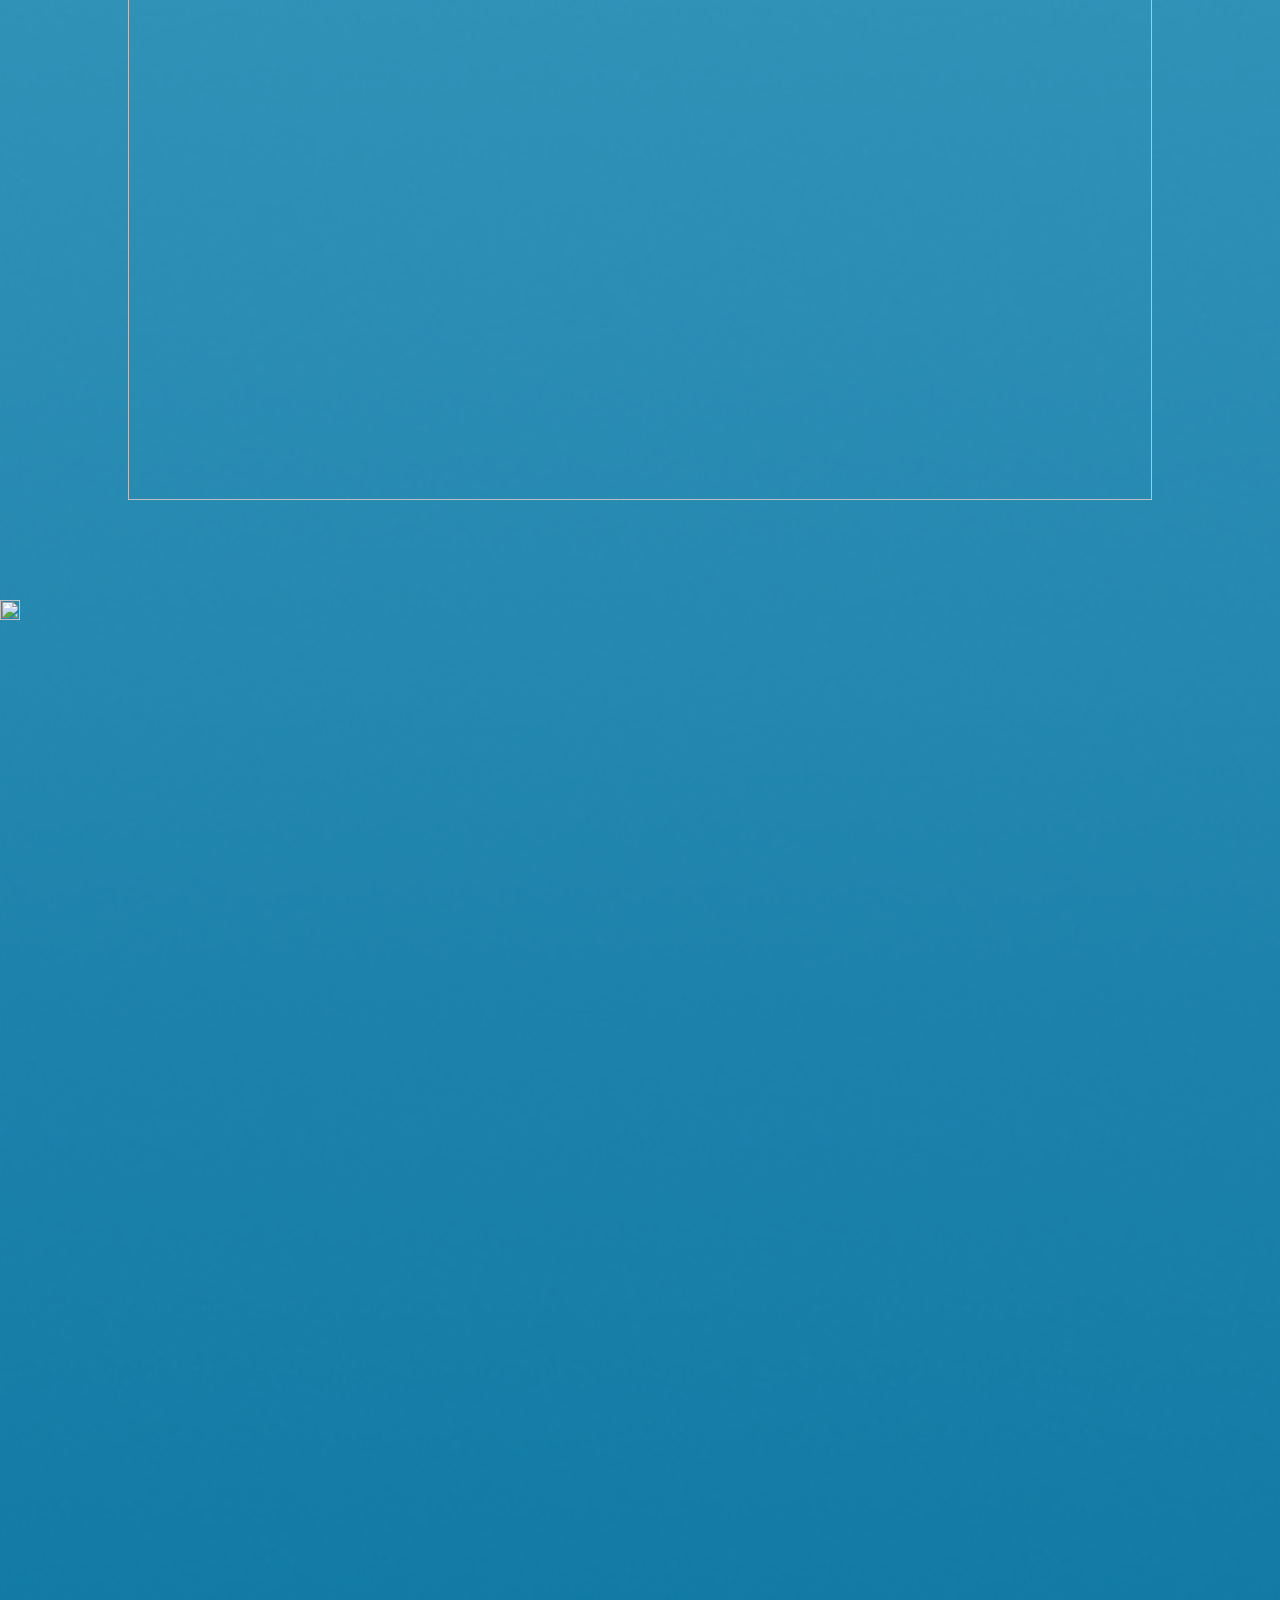
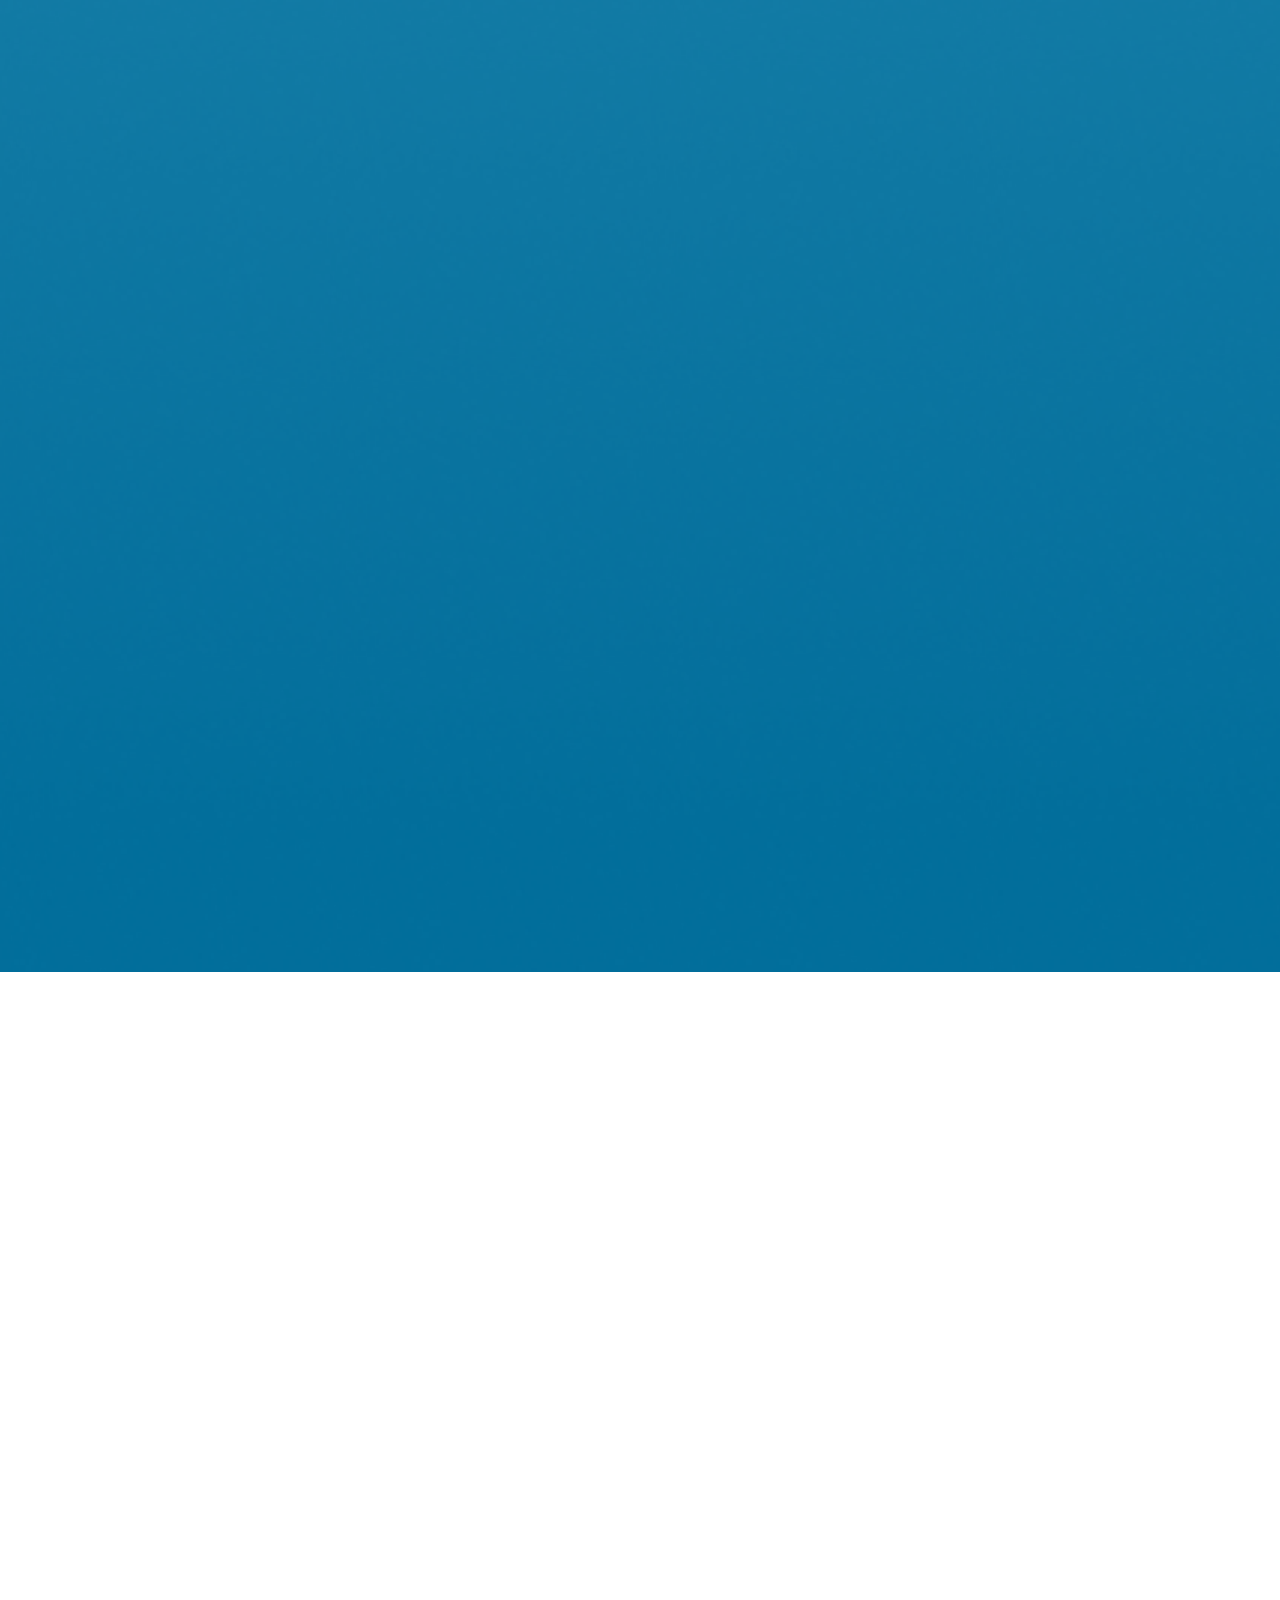
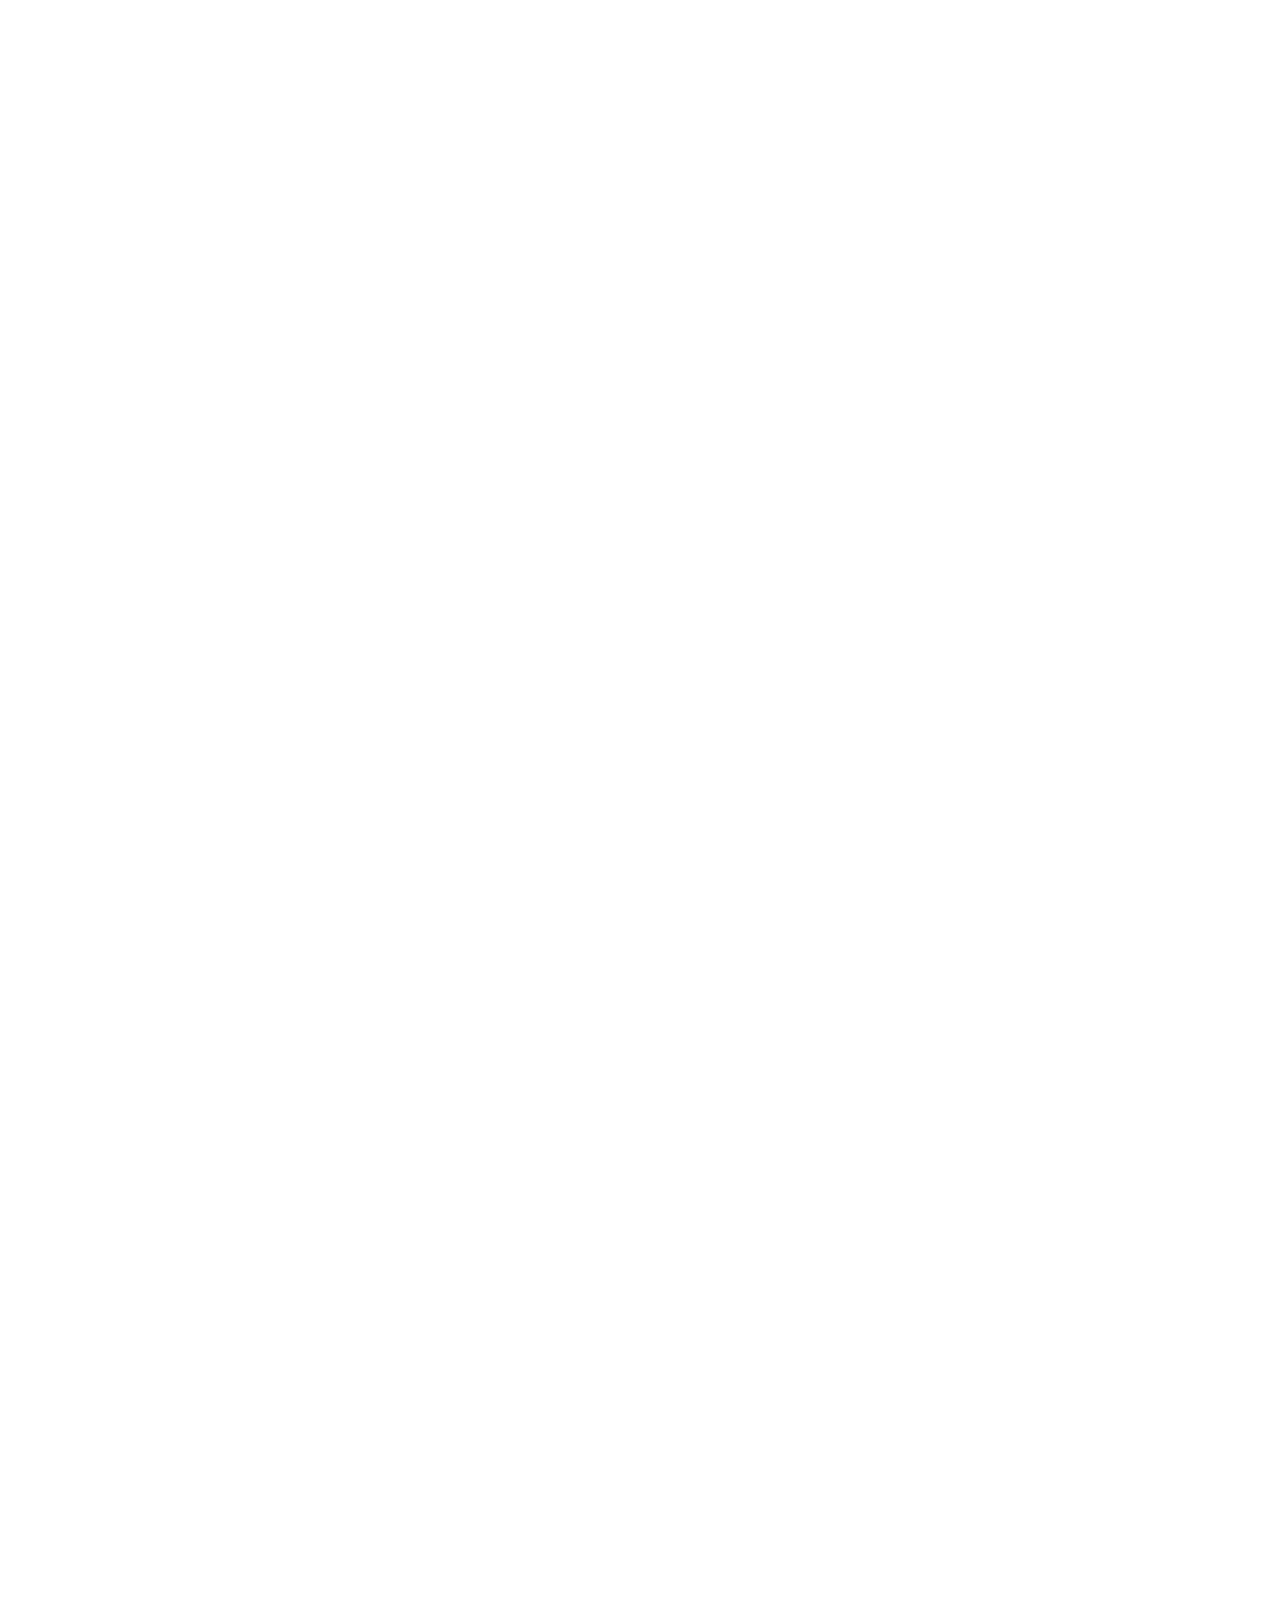
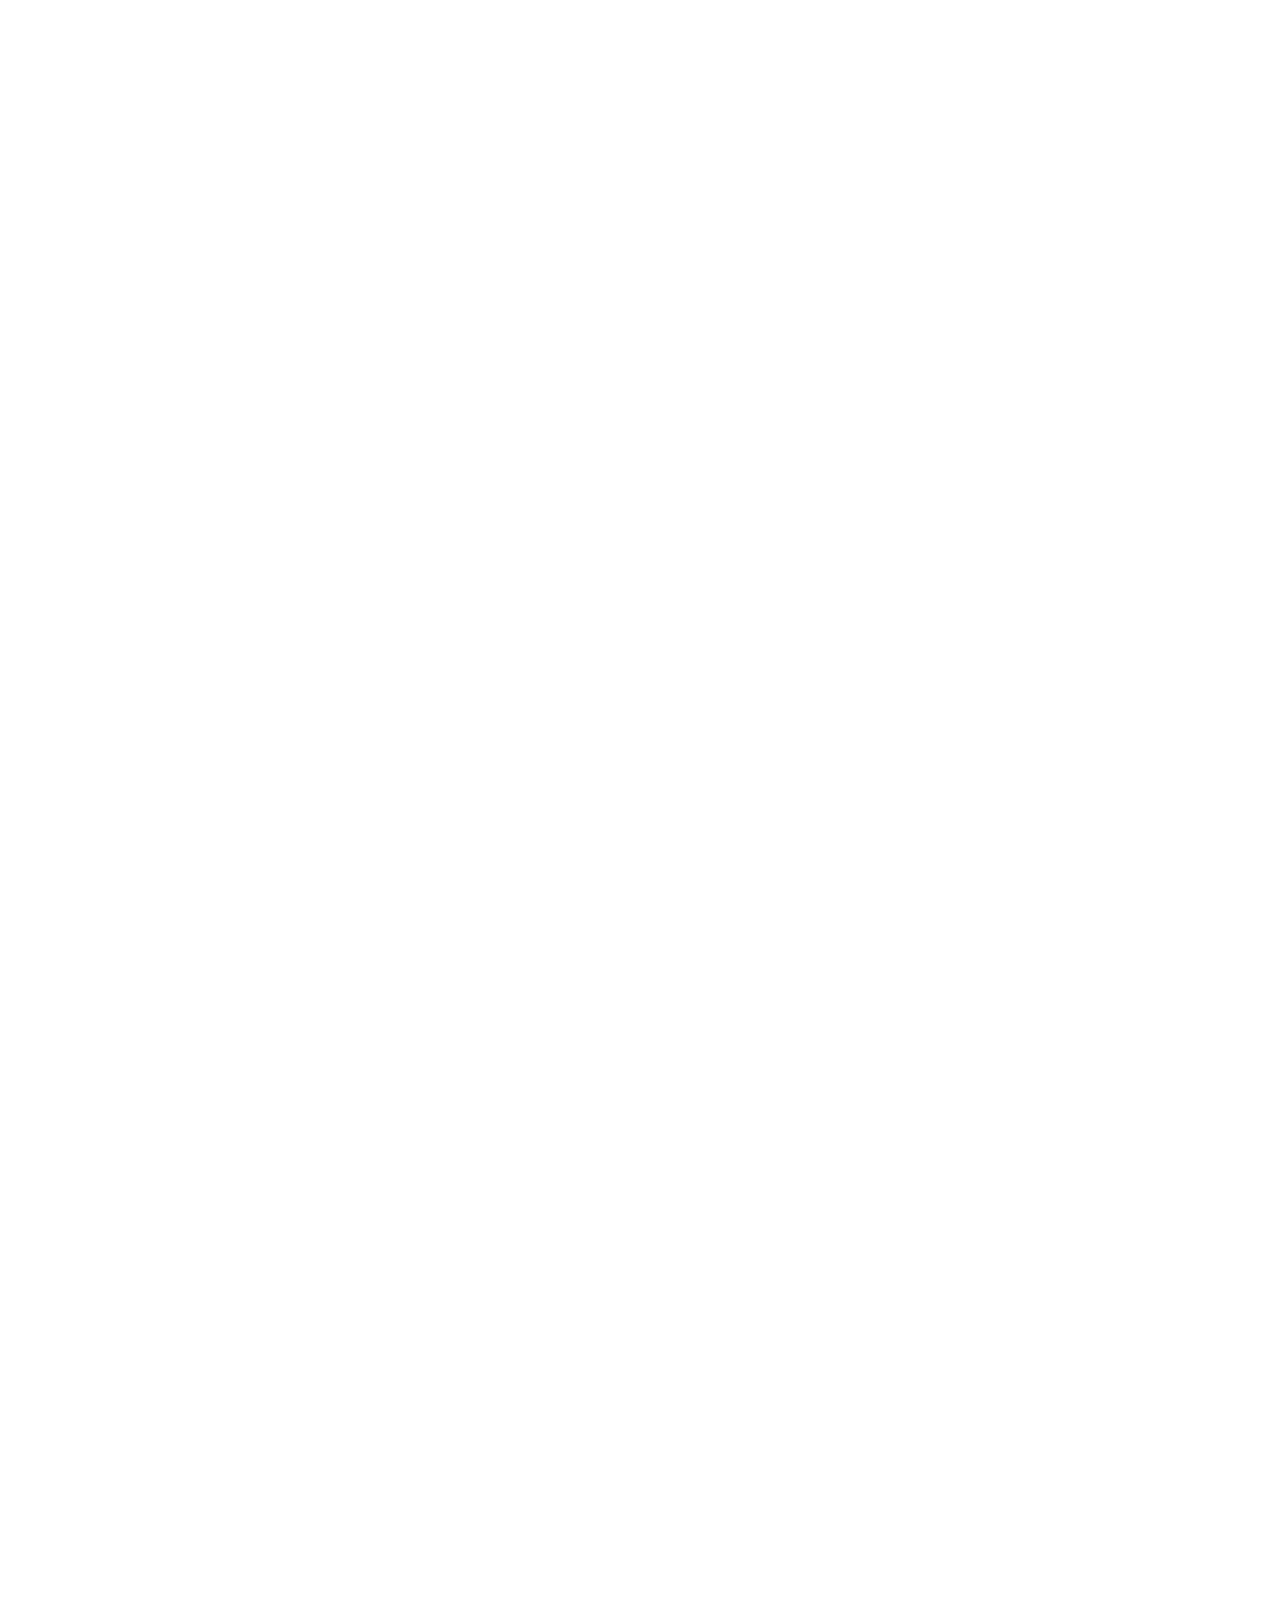
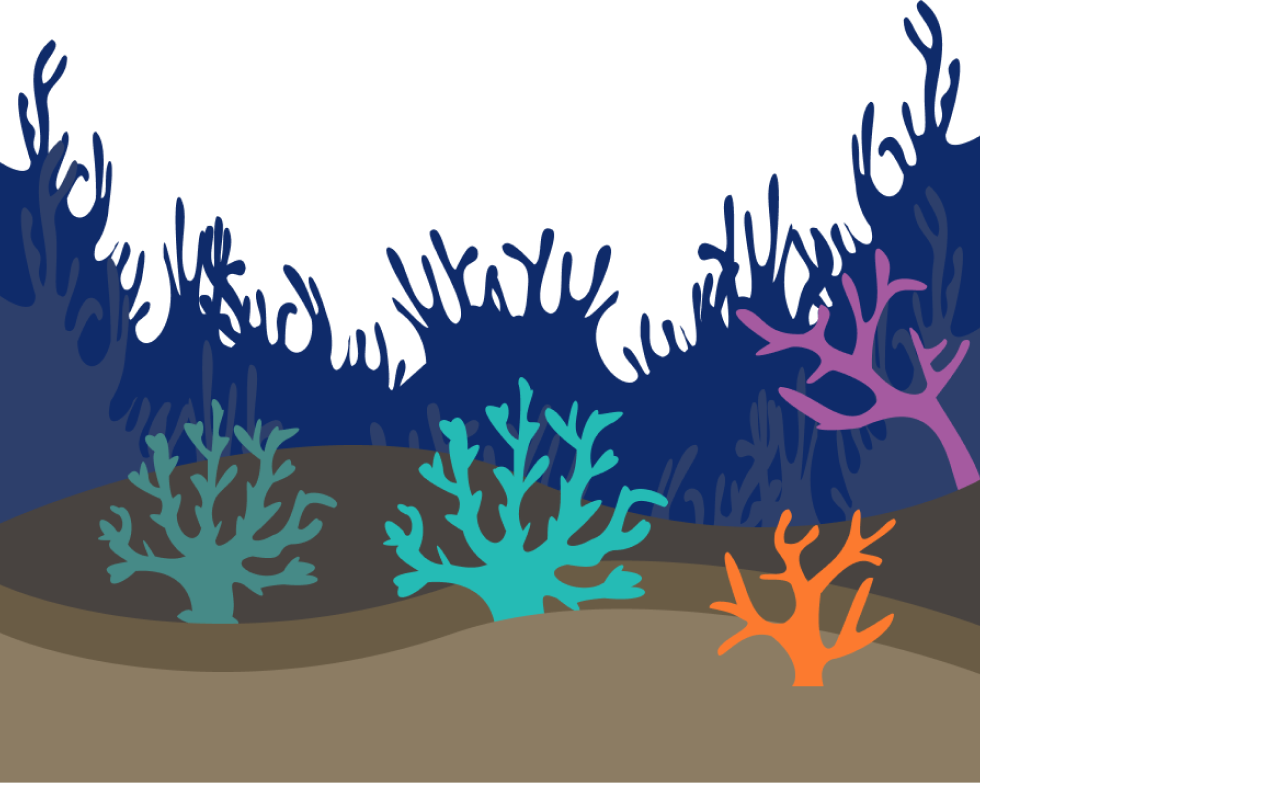
==== commit 53804d2b: "edit chart, img, css" ====
--- a/dcd_infographics/index.html
+++ b/dcd_infographics/index.html
@@ -10,7 +10,8 @@
         <script src="comps/swipeup.js"></script>
         <script src="comps/info.js"></script>
         <script src="comps/piechart.js"></script>
-        <script src="comps/destructiveFishing.js"></script>
+
+        <script src="comps/scrollcont.js"></script>
 
         <link rel="preconnect" href="https://fonts.googleapis.com">
         <link rel="preconnect" href="https://fonts.gstatic.com" crossorigin>
@@ -25,6 +26,7 @@
 
 <body>
     <the-body id="body"></the-body>
+    <scroll-cont></scroll-cont>
 
     <div id="fishbutton">
         <p>Tap the fish to see the Outcome of Overfishing</p>
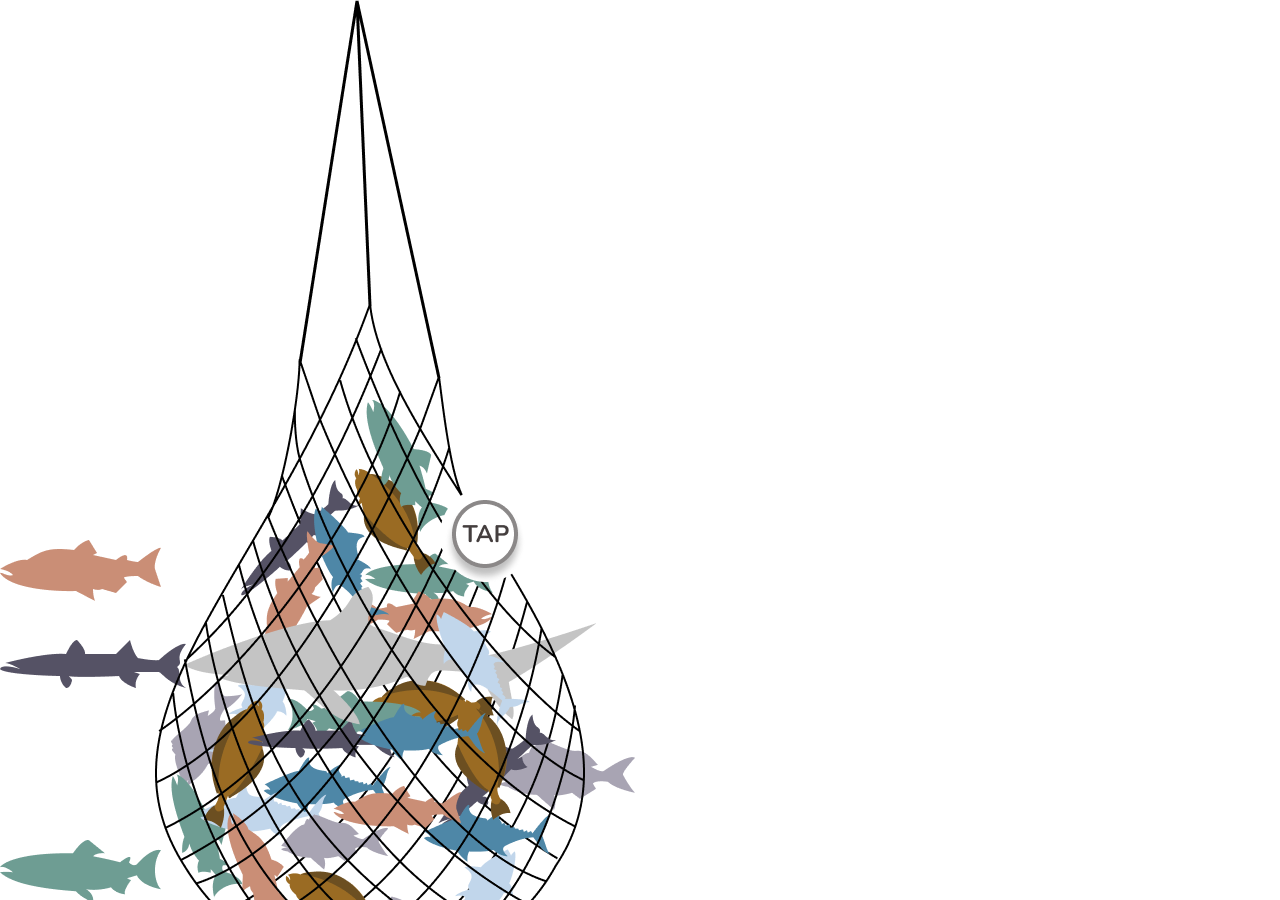
==== commit 55419ae6: "Fix the scroll function for clean page" ====
--- a/dcd_infographics/index.html
+++ b/dcd_infographics/index.html
@@ -1,6 +1,7 @@
 <html>
     <head>
         <title>Overfishing Infographics</title>
+        <script src="comps/body.js"></script>
         <script src="comps/banner.js"></script>
         <script src="comps/clouds.js"></script>               
         <script src="comps/boat.js"></script>
@@ -10,8 +11,8 @@
         <script src="comps/swipeup.js"></script>
         <script src="comps/info.js"></script>
         <script src="comps/piechart.js"></script>
+        <script src="comps/scrollcont.js"></script>
 
-        <script src="comps/scrollcont.js"></script>
 
         <link rel="preconnect" href="https://fonts.googleapis.com">
         <link rel="preconnect" href="https://fonts.gstatic.com" crossorigin>
@@ -21,119 +22,146 @@
 
 
         <link rel="stylesheet" href="./main.css">
-
+        <style>
+            #wrapper {
+                position: fixed;
+                left:0;
+                top:0;
+                height:100vh;
+                width:100vw;
+                overflow-y: auto;
+            }
+        </style>
 </head>
 
 <body>
-    <the-body id="body"></the-body>
-    <scroll-cont></scroll-cont>
+    <div id="wrapper">
 
-    <div id="fishbutton">
-        <p>Tap the fish to see the Outcome of Overfishing</p>
-        <a href="/newpage.html">
-        <img alt="click to overfishing outcome" src="img/tapfish.png" ></a>
-    </div>
+        <the-body id="body"></the-body>
 
-    <div id="title">
-        <the-banner
-        img="img/Banner_process.png"
-        ></the-banner>
-    </div>
+        <div id="fishbutton">
+            <p>Tap the fish to see the Outcome of Overfishing</p>
+            <a href="/newpage.html">
+            <img alt="click to overfishing outcome" src="img/tapfish.png" ></a>
+        </div>
 
-    <div id="clouds">
-        <the-clouds
-        img1="img/Cloud_01.png"
-        img2="img/Cloud_02.png"
-        ></the-clouds>
-    </div>
+        <div id="title">
+            <the-banner
+            img="img/Banner_process.png"
+            ></the-banner>
+        </div>
 
-    <div id="waves">
-        <the-waves
-        img="img/Waves.png"
-        ></the-waves>
-    </div>
+        <div id="clouds">
+            <the-clouds
+            img1="img/Cloud_01.png"
+            img2="img/Cloud_02.png"
+            ></the-clouds>
+        </div>
 
-    <div id="fishing_boat">
-        <the-boat
-        img="img/FishingBoat.png"
-        ></the-boat>
-    </div>
+        <div id="waves">
+            <the-waves
+            img="img/Waves.png"
+            ></the-waves>
+        </div>
 
-    <the-fish
-        class="gray"
-        id="gray"
-        img="img/Fish_Gray.png"
-    ></the-fish>
-    <the-fish
-        class="black"
-        id="black"
-        img="img/Fish_Black.png"
-    ></the-fish>
-    <the-fish
-        class="green"
-        id="green"
-        img="img/Fish_Green.png"
-    ></the-fish>
-    <the-fish
-        class="orange"
-        id="orange"
-        img="img/Fish_Orange.png"
-    ></the-fish>
-    <the-fish
-        class="brown"
-        id="brown"
-        img="img/Fish_Brown.png"
-    ></the-fish>
-    <the-fish
-        class="shark"
-        id="shark"
-        img="img/Shark.png"
-    ></the-fish>
-    <coral-healthy id="coral1">
-        <img src="img/Coral_healthy.png" alt="coral1">
-    </coral-healthy>
+        <div id="fishing_boat">
+            <the-boat
+            img="img/FishingBoat.png"
+            ></the-boat>
+        </div>
 
-    <div id="net">
-        <the-net
-        img="img/Net.png"
-        ></the-net>
-    </div>
+        <the-fish
+            class="gray"
+            id="gray"
+            img="img/Fish_Gray.png"
+        ></the-fish>
+        <the-fish
+            class="black"
+            id="black"
+            img="img/Fish_Black.png"
+        ></the-fish>
+        <the-fish
+            class="green"
+            id="green"
+            img="img/Fish_Green.png"
+        ></the-fish>
+        <the-fish
+            class="orange"
+            id="orange"
+            img="img/Fish_Orange.png"
+        ></the-fish>
+        <the-fish
+            class="brown"
+            id="brown"
+            img="img/Fish_Brown.png"
+        ></the-fish>
+        <the-fish
+            class="shark"
+            id="shark"
+            img="img/Shark.png"
+        ></the-fish>
+        <coral-healthy id="coral1">
+            <img src="img/Coral_healthy.png" alt="coral1">
+        </coral-healthy>
 
-    <div id="swipeup">
-        <the-swipeup
-        img="img/Swipeup.png"
-        ></the-swipeup>
-    </div>
+        <div id="net">
+            <the-net
+            id="net_image"
+            img="img/Net.png"
+            ></the-net>
+        </div>
 
-        
-    <div id="info1">
-        <the-info id="info1">
-            head-text=" "
-            desc-text="Marine life population are in danger due to Overfishing">
-        </the-info>
-    </div>
+        <div id="swipeup">
+            <the-swipeup
+            id="swipe"
+            img="img/Swipeup.png"
+            ></the-swipeup>
+        </div>
 
-    <div id="info2">
-        <the-info id="info2"
-            head-text=" "
-            desc-text="Marine life population are in danger due to Overfishing">
-        </the-info>
-    </div>
+            
+        <div id="info1">
+            <the-info id="info1">
+                head-text=" "
+                desc-text="Marine life population are in danger due to Overfishing">
+            </the-info>
+        </div>
 
-    <div id="chart">
-        <the-piechart
-        img="img/piechart_55.png"
-        text="About 55% 
-        of the world’s oceans have been taken over by industrial fishing"
-        ></the-piechart>
-    </div>
+        <div id="info2">
+            <the-info id="info2"
+                head-text=" "
+                desc-text="Marine life population are in danger due to Overfishing">
+            </the-info>
+        </div>
+
+        <div id="chart">
+            <the-piechart
+            img="img/piechart_55.png"
+            text="About 55% 
+            of the world’s oceans have been taken over by industrial fishing"
+            ></the-piechart>
+        </div>
 
 
 
 
 
     
+
+        
+        <script>
+            //console.log(document.querySelector("#wrapper").offsetHeight)
+            document.body.onload = () => {
+                document.querySelector("#wrapper").scrollTop = 4760;
     
+    
+                document.querySelector("#wrapper").onscroll = (e) => {
+                    document.querySelector("#net_image").ChangeNetPosition(e.target.scrollTop);
+                    document.querySelector("#net_image").ChangePopupPosition(e.target.scrollTop);
+                    document.querySelector("#swipe").scrollFunction();
+                }
+            }
+        </script>
+
 </body>
 
 </html>--- a/dcd_infographics/main.css
+++ b/dcd_infographics/main.css
@@ -1,12 +1,3 @@
-body {
-    margin:0;
-    background-image: url('img/background_clean.png');
-    background-size:100%;
-    background-repeat: no-repeat;
-    height: 6800px;
-    display: block;
-}
-
 #fishbutton {
     position: absolute;
     top:200px;
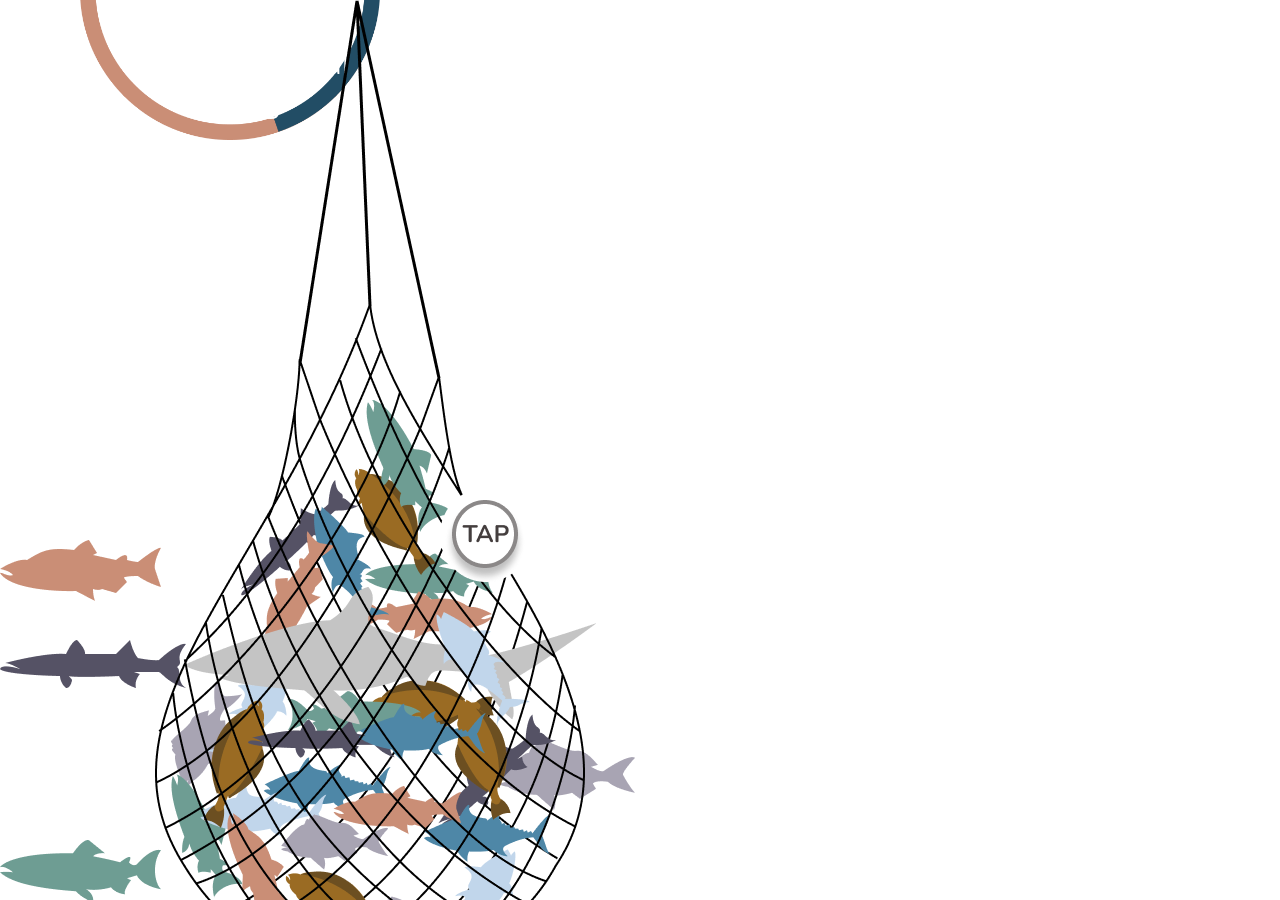
==== commit 176241a9: "css layout and add sustain chart" ====
--- a/dcd_infographics/index.html
+++ b/dcd_infographics/index.html
@@ -2,6 +2,7 @@
     <head>
         <title>Overfishing Infographics</title>
         <script src="comps/body.js"></script>
+        <script src="comps/fishbutton.js"></script>
         <script src="comps/banner.js"></script>
         <script src="comps/clouds.js"></script>               
         <script src="comps/boat.js"></script>
@@ -12,14 +13,12 @@
         <script src="comps/info.js"></script>
         <script src="comps/piechart.js"></script>
         <script src="comps/scrollcont.js"></script>
-
+  
 
         <link rel="preconnect" href="https://fonts.googleapis.com">
         <link rel="preconnect" href="https://fonts.gstatic.com" crossorigin>
-        <link href="https://fonts.googleapis.com/css2?family=Open+Sans:wght@300&display=swap" rel="stylesheet">
+        <link href="https://fonts.googleapis.com/css2?family=Open+Sans:wght@300;600;700&display=swap" rel="stylesheet">
         <link href="https://fonts.googleapis.com/css2?family=Fredoka&display=swap" rel="stylesheet">
-
-
 
         <link rel="stylesheet" href="./main.css">
         <style>
@@ -38,38 +37,36 @@
     <div id="wrapper">
 
         <the-body id="body"></the-body>
-
+    
         <div id="fishbutton">
-            <p>Tap the fish to see the Outcome of Overfishing</p>
-            <a href="/newpage.html">
-            <img alt="click to overfishing outcome" src="img/tapfish.png" ></a>
+            <the-fishbutton></the-fishbutton>
         </div>
-
+    
         <div id="title">
             <the-banner
             img="img/Banner_process.png"
             ></the-banner>
         </div>
-
+    
         <div id="clouds">
             <the-clouds
             img1="img/Cloud_01.png"
             img2="img/Cloud_02.png"
             ></the-clouds>
         </div>
-
+    
         <div id="waves">
             <the-waves
             img="img/Waves.png"
             ></the-waves>
         </div>
-
+    
         <div id="fishing_boat">
             <the-boat
             img="img/FishingBoat.png"
             ></the-boat>
         </div>
-
+    
         <the-fish
             class="gray"
             id="gray"
@@ -103,6 +100,46 @@
         <coral-healthy id="coral1">
             <img src="img/Coral_healthy.png" alt="coral1">
         </coral-healthy>
+    
+        <div id="swipeup">
+            <the-swipeup
+            id="swipe"
+            img="img/Swipeup.png"
+            ></the-swipeup>
+        </div>
+    
+            
+        <div id="info1">
+            <the-info id="info1">
+                head-text=" "
+                desc-text="Marine life population are in danger due to Overfishing">
+            </the-info>
+        </div>
+    
+        <div id="info2">
+            <the-info id="info2"
+                head-text=" "
+                desc-text="Marine life <br/>
+                population are <br/>
+                in danger due <br/>
+                to Overfishing">
+            </the-info>
+        </div>
+    
+        <div id="chart1">
+            <the-piechart
+            img="img/piechart_55.png"
+            text="About 55% 
+            of the world's oceans have been taken over by industrial fishing"
+            ></the-piechart>
+        </div>
+
+        <div id="chart2">
+            <the-piechart
+            img="img/sustain.png"
+            text=""
+            ></the-piechart>
+        </div>
 
         <div id="net">
             <the-net
@@ -111,57 +148,26 @@
             ></the-net>
         </div>
 
-        <div id="swipeup">
-            <the-swipeup
-            id="swipe"
-            img="img/Swipeup.png"
-            ></the-swipeup>
-        </div>
-
-            
-        <div id="info1">
-            <the-info id="info1">
-                head-text=" "
-                desc-text="Marine life population are in danger due to Overfishing">
-            </the-info>
-        </div>
-
-        <div id="info2">
-            <the-info id="info2"
-                head-text=" "
-                desc-text="Marine life population are in danger due to Overfishing">
-            </the-info>
-        </div>
-
-        <div id="chart">
-            <the-piechart
-            img="img/piechart_55.png"
-            text="About 55% 
-            of the world’s oceans have been taken over by industrial fishing"
-            ></the-piechart>
-        </div>
+    </div>
 
 
 
 
 
+    <script>
+        //console.log(document.querySelector("#wrapper").offsetHeight)
+        document.body.onload = () => {
+            document.querySelector("#wrapper").scrollTop = 4760;
+
+
+            document.querySelector("#wrapper").onscroll = (e) => {
+                document.querySelector("#net_image").ChangeNetPosition(e.target.scrollTop);
+                document.querySelector("#net_image").ChangePopupPosition(e.target.scrollTop);
+                document.querySelector("#swipe").scrollFunction();
+            }
+        }
+    </script>
     
-
-        
-        <script>
-            //console.log(document.querySelector("#wrapper").offsetHeight)
-            document.body.onload = () => {
-                document.querySelector("#wrapper").scrollTop = 4760;
-    
-    
-                document.querySelector("#wrapper").onscroll = (e) => {
-                    document.querySelector("#net_image").ChangeNetPosition(e.target.scrollTop);
-                    document.querySelector("#net_image").ChangePopupPosition(e.target.scrollTop);
-                    document.querySelector("#swipe").scrollFunction();
-                }
-            }
-        </script>
-
 </body>
 
 </html>--- a/dcd_infographics/main.css
+++ b/dcd_infographics/main.css
@@ -1,37 +1,30 @@
-#fishbutton {
-    position: absolute;
-    top:200px;
-    right:40px;
-    display:block;
-    height:300px;
-    width:240px;
-}
-
-#fishbutton > p {
+html {
     font-family: 'Open Sans', sans-serif;
-    font-size:38px;
-    width:238px;
-    font-weight: bold;
 }
 
 #info1 {
     position:absolute;
-    top:250px;
+    top:1200px;
     left:220px;
 }
 
 #info2 {
     position:absolute;
-    top:1200px;
+    top:650px;
+    left:10px;
+}
+
+#chart1 {
+    position:absolute;
+    top:4500px;
     left:50px;
 }
 
-#chart {
+#chart2 {
     position:absolute;
-    top:4000px;
-    left:50px;
+    top:1500px;
+    right:50px;
 }
-
 
 #coral1 {
     position: relative;
@@ -91,7 +84,6 @@
 
 
 #green {
-
     position: absolute;
     transform: none;
     animation: rightMoving1 5s linear infinite;
